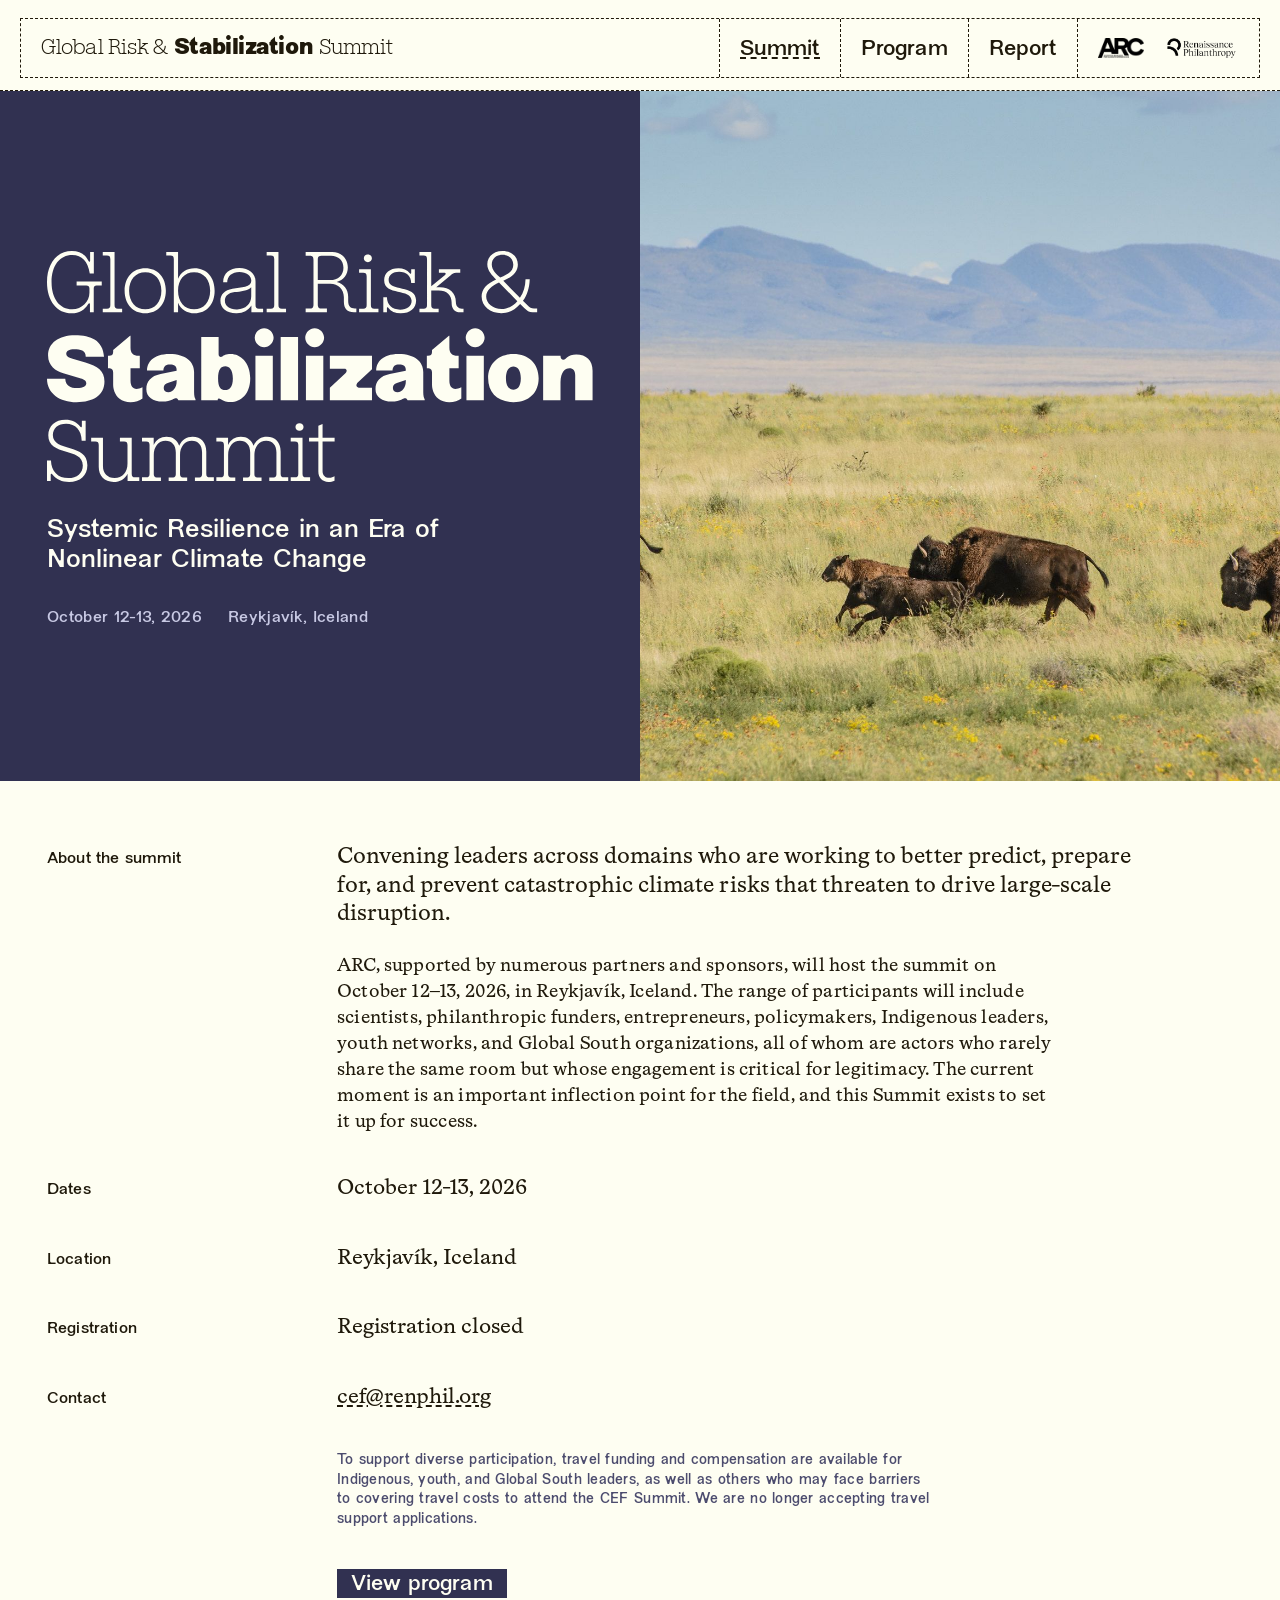
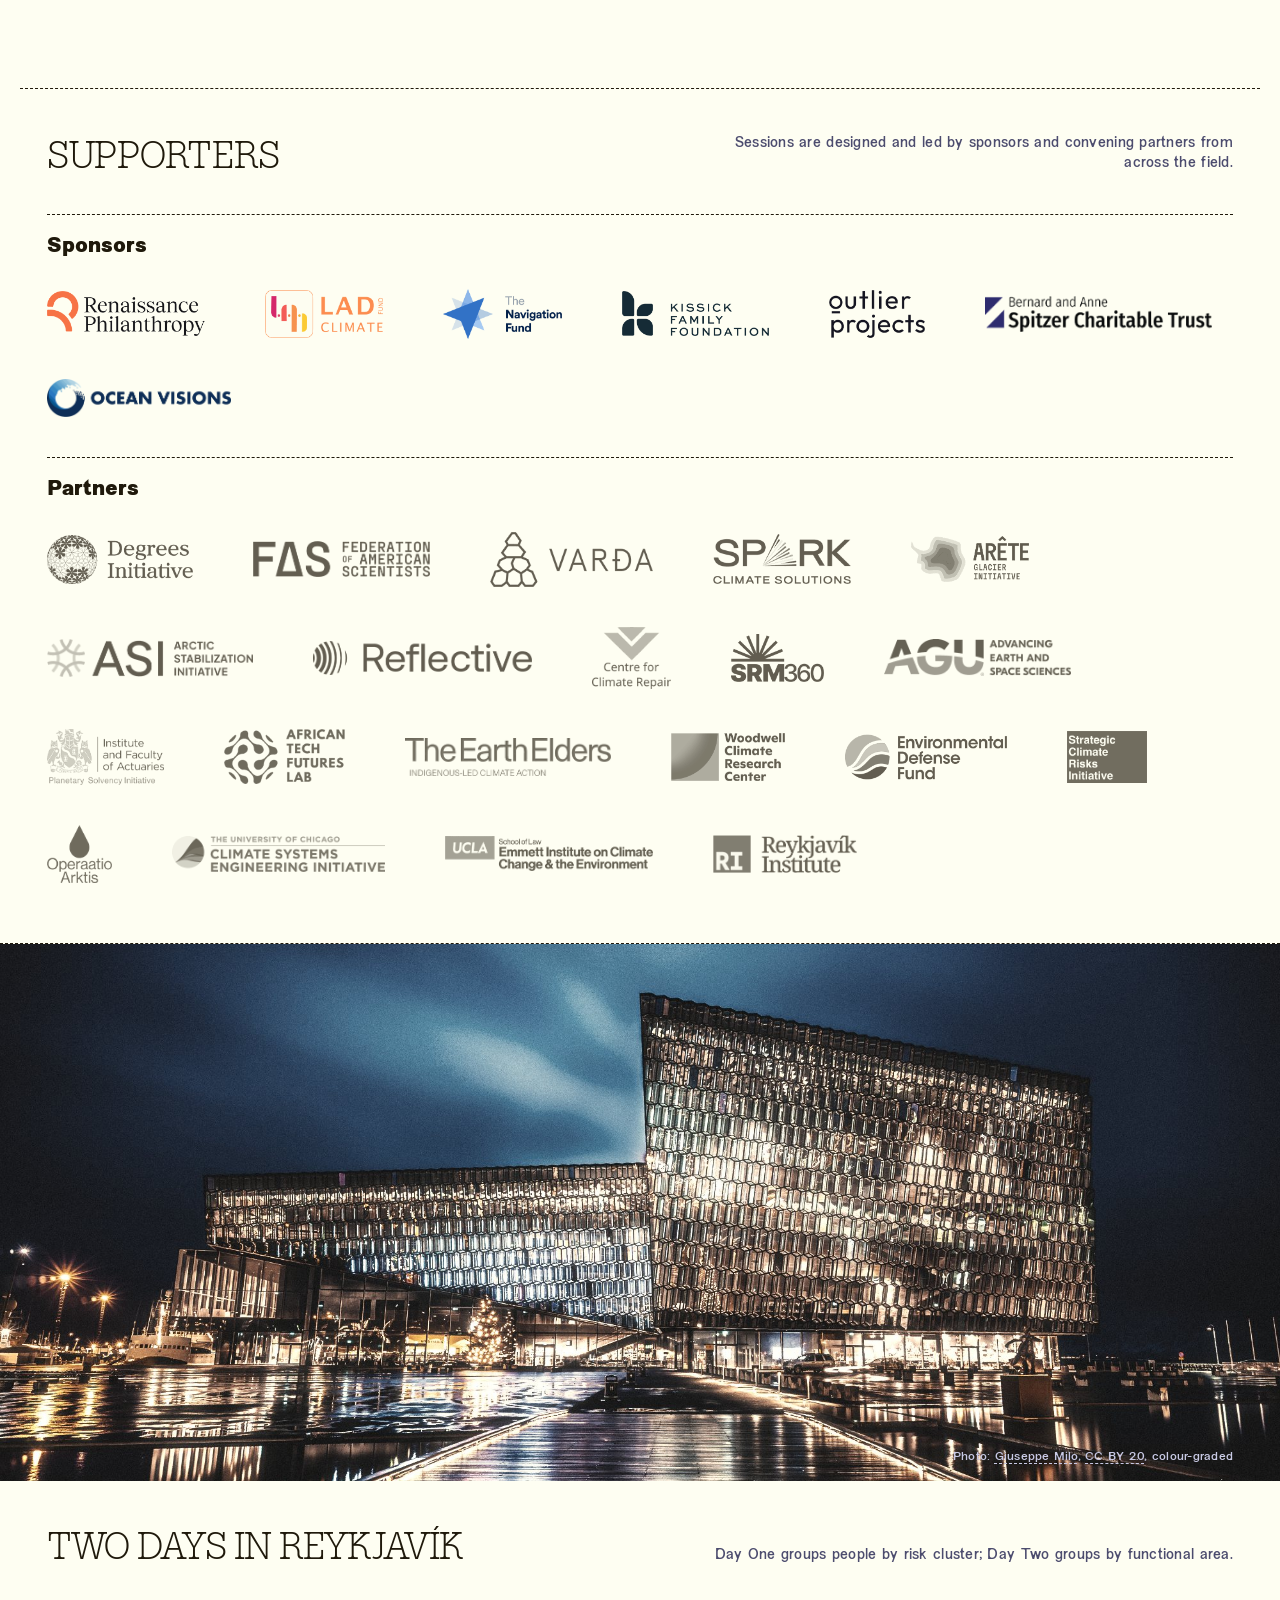
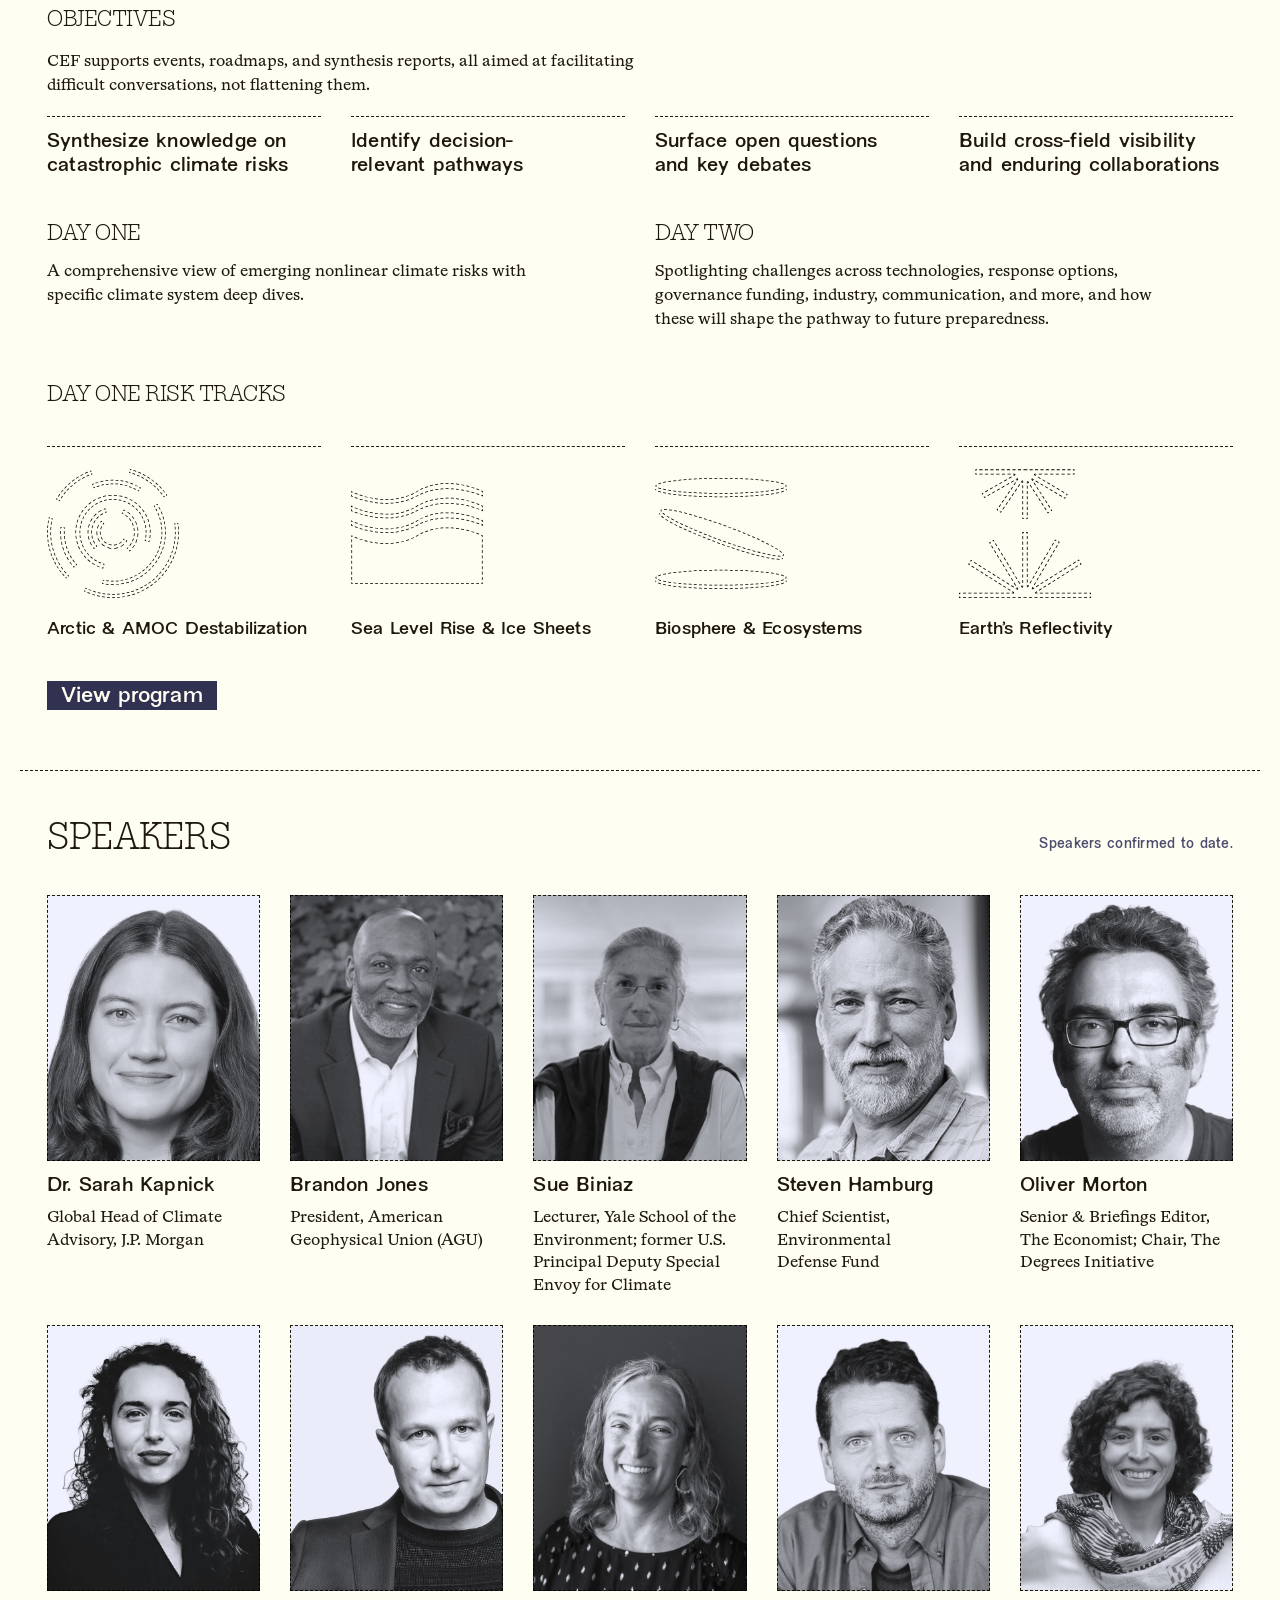
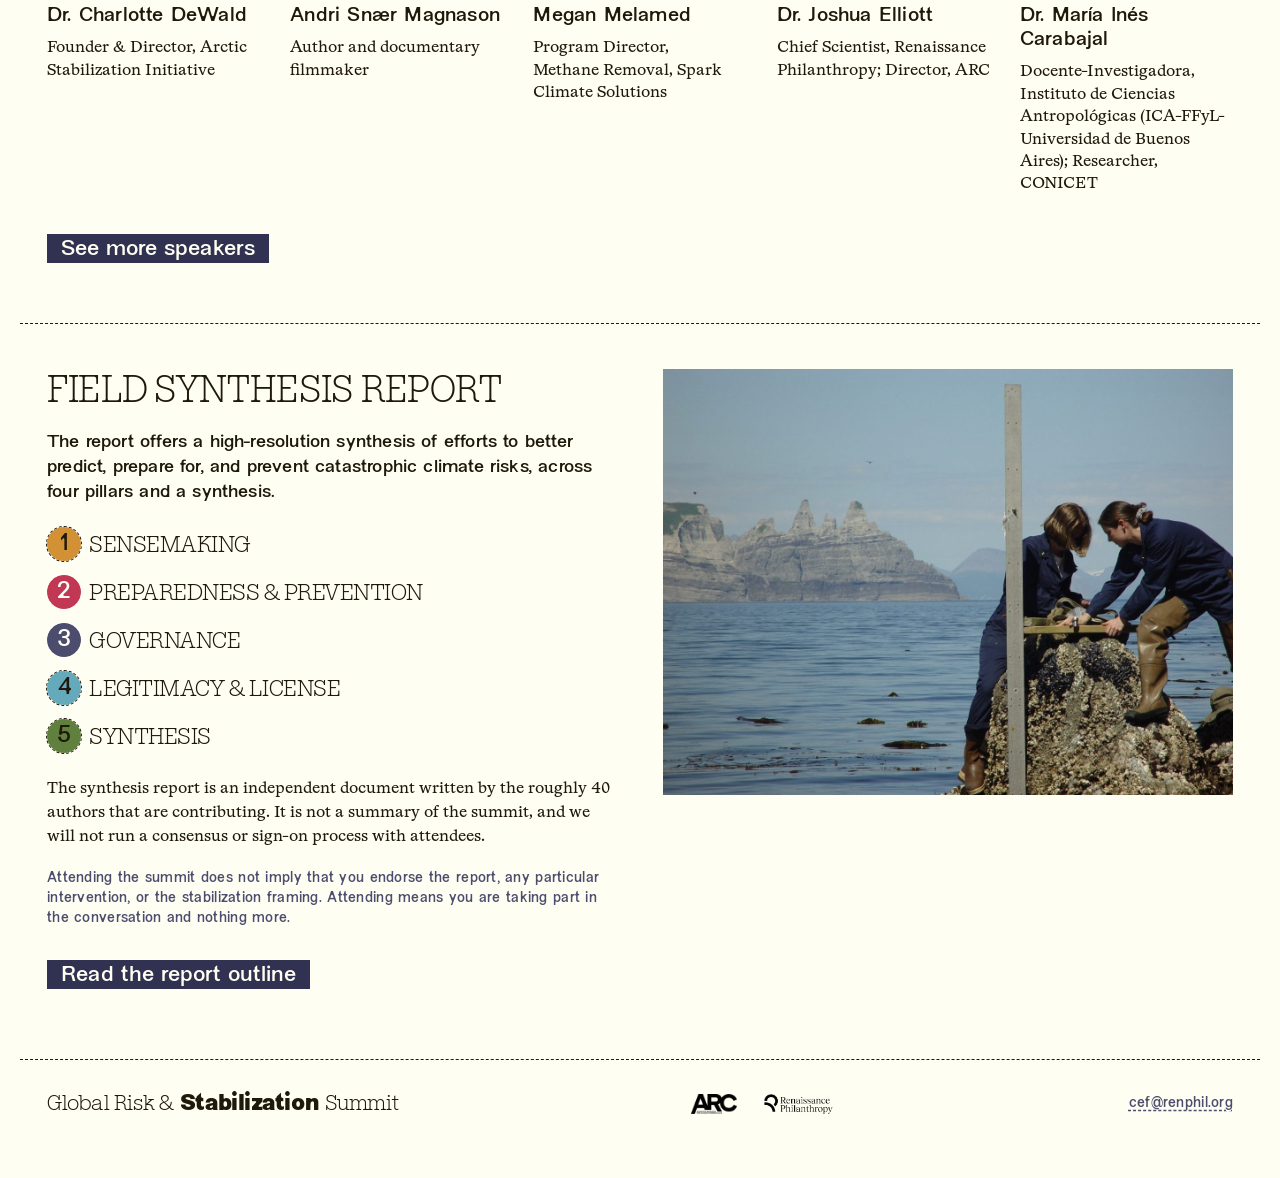
==== index.html @ 98857450 "Publish site build" ====
<!DOCTYPE html>
<html lang="en">
<head>
<meta charset="utf-8">
<meta name="viewport" content="width=device-width, initial-scale=1">
<title>The Global Risk and Stabilization Summit</title>
<meta name="description" content="Convening leaders across domains who are working to better predict, prepare for, and prevent catastrophic climate risks that threaten to drive large-scale disruption.">
<link rel="canonical" href="https://globalstabilization.org/">
<meta property="og:type" content="website">
<meta property="og:url" content="https://globalstabilization.org/">
<meta property="og:site_name" content="The Global Risk and Stabilization Summit">
<meta property="og:title" content="The Global Risk and Stabilization Summit">
<meta property="og:description" content="Convening leaders across domains who are working to better predict, prepare for, and prevent catastrophic climate risks that threaten to drive large-scale disruption.">
<meta property="og:image" content="https://globalstabilization.org/assets/images/social-card.jpg">
<meta property="og:image:width" content="1200">
<meta property="og:image:height" content="630">
<meta property="og:image:alt" content="Bison running across open grassland">
<meta name="twitter:card" content="summary_large_image">
<link rel="icon" href="/assets/favicon.ico" sizes="any">
<link rel="stylesheet" href="/styles.css">
</head>
<body>
<div class="nav-wrap"><nav class="nav">
  <a class="nav-brand" href="/"><span class="wordmark-inline"><span class="wm-light">Global Risk &amp;</span><span class="wm-bold">Stabilization</span><span class="wm-light">Summit</span></span></a>
  <div class="nav-right">
    <div class="nav-links"><a class="nav-link" href="/" aria-current="page">Summit</a><a class="nav-link" href="/program/">Program</a><a class="nav-link" href="/report/">Report</a></div>
    <div class="nav-marks">
      <a class="mark" href="https://arc.renaissancephilanthropy.org/"><img class="arc" src="/assets/logos/arc-logo-offwhite.png" alt="ARC — Advanced Research for Climate Emergencies"></a>
      <a class="mark" href="https://www.renaissancephilanthropy.org/"><img src="/assets/logos/renphil-logo-offwhite.png" alt="Renaissance Philanthropy"></a>
    </div>
  </div>
</nav></div>
<main>

<section class="hero">
  <div class="hero-left">
    <img class="wordmark-stacked" src="/assets/logos/summit-logo-offwhite-nodate.svg" alt="Global Risk &amp; Stabilization Summit">
    <div class="hero-tagline">Systemic Resilience in an Era of Nonlinear Climate Change</div>
    <div class="hero-meta"><span>October 12-13, 2026</span><span>Reykjavík, Iceland</span></div>
  </div>
  <div class="hero-photo"><img src="/assets/images/summit-hero-bison.jpg" alt="Landscape"></div>
</section>

<section class="details">
  <div class="info-row"><span class="info-label">About the summit</span><div class="info-value l">Convening leaders across domains who are working to better predict, prepare for, and prevent catastrophic climate risks that threaten to drive large-scale disruption.</div></div>
  <div class="indent" style="display:flex;flex-direction:column;gap:16px;max-width:calc(720px + var(--label-w));margin-top:-16px">
    <p class="body-serif-l">ARC, supported by numerous partners and sponsors, will host the summit on October 12–13, 2026, in Reykjavík, Iceland. The range of participants will include scientists, philanthropic funders, entrepreneurs, policymakers, Indigenous leaders, youth networks, and Global South organizations, all of whom are actors who rarely share the same room but whose engagement is critical for legitimacy. The current moment is an important inflection point for the field, and this Summit exists to set it up for success.</p>
  </div>
  <div class="info-row"><span class="info-label">Dates</span><div class="info-value">October 12-13, 2026</div></div>
  <div class="info-row"><span class="info-label">Location</span><div class="info-value">Reykjavík, Iceland</div></div>
  <div class="info-row"><span class="info-label">Registration</span><div class="info-value">Registration closed</div></div>
  <div class="info-row"><span class="info-label">Contact</span><div class="info-value"><a href="mailto:cef@renphil.org">cef@renphil.org</a></div></div>
  <p class="note-indigo indent" style="max-width:930px">To support diverse participation, travel funding and compensation are available for Indigenous, youth, and Global South leaders, as well as others who may face barriers to covering travel costs to attend the CEF Summit. We are no longer accepting travel support applications.</p>
  <div class="indent"><a class="btn" href="/program/">View program</a></div>
</section>

<section class="section" style="margin-top:70px">
  <div class="section-head">
    <h2 class="h2-display">Supporters</h2>
    <p class="section-intro">Sessions are designed and led by sponsors and convening partners from across the field.</p>
  </div>
  <div class="logo-group">
    <div class="block-head"><span class="block-label">Sponsors</span></div>
    <div class="logo-row">
    <img src="/assets/logos/sponsors/renaissance-philanthropy.png" alt="Renaissance Philanthropy" style="height:45px">
    <img src="/assets/logos/sponsors/lad-climate-fund.png" alt="LAD Climate Fund" style="height:48px">
    <img src="/assets/logos/sponsors/the-navigation-fund.png" alt="The Navigation Fund" style="height:50px">
    <img src="/assets/logos/sponsors/kissick-family-foundation.png" alt="Kissick Family Foundation" style="height:45px">
    <img src="/assets/logos/sponsors/outlier-projects.png" alt="Outlier Projects" style="height:48px">
    <img src="/assets/logos/sponsors/spitzer-charitable-trust.png" alt="Spitzer Charitable Trust" style="height:36px">
    <img src="/assets/logos/sponsors/ocean-visions.png" alt="Ocean Visions" style="height:38px">
    </div>
  </div>
  <div class="logo-group">
    <div class="block-head"><span class="block-label">Partners</span></div>
    <div class="logo-row">
    <img src="/assets/logos/partners/degrees-initiative.png" alt="The Degrees Initiative" style="height:49px">
    <img src="/assets/logos/partners/federation-of-american-scientists.png" alt="Federation of American Scientists (FAS)" style="height:36px">
    <img src="/assets/logos/partners/varda.png" alt="Varða" style="height:55px">
    <img src="/assets/logos/partners/spark-climate-solutions.png" alt="Spark Climate Solutions" style="height:50px">
    <img src="/assets/logos/partners/arete-glacier-initiative.png" alt="Arête Glacier Initiative" style="height:46px">
    <img src="/assets/logos/partners/arctic-stabilization-initiative.png" alt="Arctic Stabilization Initiative (ASI)" style="height:38px">
    <img src="/assets/logos/partners/reflective.png" alt="Reflective" style="height:34px">
    <img src="/assets/logos/partners/centre-for-climate-repair.png" alt="Centre for Climate Repair" style="height:62px">
    <img src="/assets/logos/partners/srm360.png" alt="SRM360" style="height:48px">
    <img src="/assets/logos/partners/agu.png" alt="American Geophysical Union (AGU)" style="height:37px">
    <img src="/assets/logos/partners/institute-and-faculty-of-actuaries.png" alt="Institute and Faculty of Actuaries (IFoA)" style="height:56px">
    <img src="/assets/logos/partners/african-tech-futures-lab.png" alt="African Tech Futures Lab" style="height:55px">
    <img src="/assets/logos/partners/the-earth-elders.png" alt="The Earth Elders" style="height:38px">
    <img src="/assets/logos/partners/woodwell-climate-research-center.png" alt="Woodwell Climate Research Center" style="height:48px">
    <img src="/assets/logos/partners/environmental-defense-fund.png" alt="Environmental Defense Fund (EDF)" style="height:46px">
    <img src="/assets/logos/partners/strategic-climate-risks-initiative.png" alt="Strategic Climate Risks Initiative (SCRI)" style="height:52px">
    <img src="/assets/logos/partners/operaatio-arktis.png" alt="Operaatio Arktis" style="height:58px">
    <img src="/assets/logos/partners/uchicago-climate-systems-engineering-initiative.png" alt="Climate Systems Engineering initiative, University of Chicago" style="height:36px">
    <img src="/assets/logos/partners/ucla-emmett-institute.png" alt="Emmett Institute on Climate Change and the Environment, UCLA School of Law" style="height:35px">
    <img src="/assets/logos/partners/reykjavik-institute.png" alt="Reykjavík Institute" style="height:38px">
    </div>
  </div>
</section>

<figure class="photo-band" data-rotate>
  <div class="photo-band-slide active">
    <img src="/assets/images/reykjavik-waterfront.jpg" alt="Reykjavík waterfront" loading="lazy" style="object-position:50% 17%">
    <p class="photo-credit">Photo: <a href="https://commons.wikimedia.org/wiki/File:*Das_Opern-_und_Konzerthaus_in_Reykjavik._03.jpg">Holger Uwe Schmitt</a>, <a href="https://creativecommons.org/licenses/by-sa/4.0/">CC BY-SA 4.0</a>, colour-graded</p>
  </div>
  <div class="photo-band-slide">
    <img src="/assets/images/harbour-lighthouse.jpg" alt="Reykjavík harbour lighthouse with snow-capped mountains" loading="lazy" style="object-position:50% min(0px, max(20px - 15.04vw, clamp(294px, 42vw, 588px) - 66.67vw))">
    <p class="photo-credit">Photo: <a href="https://commons.wikimedia.org/wiki/File:Island_2017_008-0_(36173772433).jpg">Markus Trienke</a>, <a href="https://creativecommons.org/licenses/by-sa/2.0/">CC BY-SA 2.0</a>, colour-graded</p>
  </div>
  <div class="photo-band-slide">
    <img src="/assets/images/esja-across-the-bay.jpg" alt="Mount Esja across the bay from Reykjavík" loading="lazy" style="object-position:50% 55%">
    <p class="photo-credit">Photo: <a href="https://commons.wikimedia.org/wiki/File:View_of_Esja_from_Faxa_Bay,_Iceland,_20230507_1052_5661.jpg">Jakub Hałun</a>, <a href="https://creativecommons.org/licenses/by-sa/4.0/">CC BY-SA 4.0</a>, colour-graded</p>
  </div>
  <div class="photo-band-slide">
    <img src="/assets/images/waterfront-night.jpg" alt="Reykjavík waterfront at night" loading="lazy" style="object-position:50% 26%">
    <p class="photo-credit">Photo: <a href="https://www.flickr.com/photos/87690240@N03/23767691300">Giuseppe Milo</a>, <a href="https://creativecommons.org/licenses/by/2.0/">CC BY 2.0</a>, colour-graded</p>
  </div>
</figure>

<section class="section">
  <div class="section-head">
    <h2 class="h2-display">Two days in Reykjavík</h2>
    <p class="section-intro">Day One groups people by risk cluster; Day Two groups by functional area.</p>
  </div>
  <div class="objectives">
    <h3 class="day-col-head">Objectives</h3>
    <p class="body-serif objectives-intro">CEF supports events, roadmaps, and synthesis reports, all aimed at facilitating difficult conversations, not flattening them.</p>
    <ul class="objective-list"><li>Synthesize knowledge on catastrophic climate risks</li><li>Identify decision-relevant pathways</li><li>Surface open questions and key debates</li><li>Build cross-field visibility and enduring collaborations</li></ul>
  </div>
  <div class="days-cols">
    <div class="day-col">
      <h3 class="day-col-head">Day One</h3>
      <p class="body-serif">A comprehensive view of emerging nonlinear climate risks with specific climate system deep dives.</p>
    </div>
    <div class="day-col">
      <h3 class="day-col-head">Day Two</h3>
      <p class="body-serif">Spotlighting challenges across technologies, response options, governance funding, industry, communication, and more, and how these will shape the pathway to future preparedness.</p>
    </div>
  </div>
  <h3 class="day-col-head" style="margin-top:10px">Day One risk tracks</h3>
  <div class="clusters">
    <div class="cluster-pair">
      <div class="cluster"><img src="/assets/icons/risk-clusters/arctic-destabilization-offblack.svg" alt=""><span>Arctic &amp; AMOC Destabilization</span></div>
      <div class="cluster"><img src="/assets/icons/risk-clusters/sea-level-rise-offblack.svg" alt=""><span>Sea Level Rise &amp; Ice Sheets</span></div>
    </div>
    <div class="cluster-pair">
      <div class="cluster"><img src="/assets/icons/risk-clusters/biosphere-offblack.svg" alt=""><span>Biosphere &amp; Ecosystems</span></div>
      <div class="cluster"><img src="/assets/icons/risk-clusters/declining-reflectivity-offblack.svg" alt=""><span>Earth’s Reflectivity</span></div>
    </div>
  </div>
  <div><a class="btn" href="/program/">View program</a></div>
</section>

<section class="section">
  <div class="section-head">
    <h2 class="h2-display">Speakers</h2>
    <p class="section-intro">Speakers confirmed to date.</p>
  </div>
  <div class="speakers featured">
    <div class="speaker" id="speaker-sarah-kapnick">
      <div class="sp-photo"><img src="/assets/speakers/sarah-kapnick.jpg" alt="Dr. Sarah Kapnick"></div>
      <span class="sp-name">Dr. Sarah Kapnick</span>
      <span class="sp-title">Global Head of Climate Advisory, J.P. Morgan</span>
    </div>
    <div class="speaker" id="speaker-brandon-jones">
      <div class="sp-photo"><img src="/assets/speakers/brandon-jones.jpg" alt="Brandon Jones"></div>
      <span class="sp-name">Brandon Jones</span>
      <span class="sp-title">President, American Geophysical Union (AGU)</span>
    </div>
    <div class="speaker" id="speaker-sue-biniaz">
      <div class="sp-photo"><img src="/assets/speakers/sue-biniaz.jpg" alt="Sue Biniaz"></div>
      <span class="sp-name">Sue Biniaz</span>
      <span class="sp-title">Lecturer, Yale School of the Environment; former U.S. Principal Deputy Special Envoy for Climate</span>
    </div>
    <div class="speaker" id="speaker-steven-hamburg">
      <div class="sp-photo"><img src="/assets/speakers/steven-hamburg.jpg" alt="Steven Hamburg"></div>
      <span class="sp-name">Steven Hamburg</span>
      <span class="sp-title">Chief Scientist, Environmental Defense Fund</span>
    </div>
    <div class="speaker" id="speaker-oliver-morton">
      <div class="sp-photo"><img src="/assets/speakers/oliver-morton.jpg" alt="Oliver Morton"></div>
      <span class="sp-name">Oliver Morton</span>
      <span class="sp-title">Senior &amp; Briefings Editor, The Economist; Chair, The Degrees Initiative</span>
    </div>
    <div class="speaker" id="speaker-charlotte-dewald">
      <div class="sp-photo"><img src="/assets/speakers/charlotte-dewald.jpg" alt="Dr. Charlotte DeWald"></div>
      <span class="sp-name">Dr. Charlotte DeWald</span>
      <span class="sp-title">Founder &amp; Director, Arctic Stabilization Initiative</span>
    </div>
    <div class="speaker" id="speaker-andri-snaer-magnason">
      <div class="sp-photo"><img src="/assets/speakers/andri-snaer-magnason.jpg" alt="Andri Snær Magnason"></div>
      <span class="sp-name">Andri Snær Magnason</span>
      <span class="sp-title">Author and documentary filmmaker</span>
    </div>
    <div class="speaker" id="speaker-megan-melamed">
      <div class="sp-photo"><img src="/assets/speakers/megan-melamed.jpg" alt="Megan Melamed"></div>
      <span class="sp-name">Megan Melamed</span>
      <span class="sp-title">Program Director, Methane Removal, Spark Climate Solutions</span>
    </div>
    <div class="speaker" id="speaker-joshua-elliott">
      <div class="sp-photo"><img src="/assets/speakers/joshua-elliott.jpg" alt="Dr. Joshua Elliott"></div>
      <span class="sp-name">Dr. Joshua Elliott</span>
      <span class="sp-title">Chief Scientist, Renaissance Philanthropy; Director, ARC</span>
    </div>
    <div class="speaker" id="speaker-maria-ines-carabajal">
      <div class="sp-photo"><img src="/assets/speakers/maria-ines-carabajal.jpg" alt="Dr. María Inés Carabajal"></div>
      <span class="sp-name">Dr. María Inés Carabajal</span>
      <span class="sp-title">Docente-Investigadora, Instituto de Ciencias Antropológicas (ICA-FFyL-Universidad de Buenos Aires); Researcher, CONICET</span>
    </div>
    <div class="speaker" id="speaker-laurie-laybourn">
      <div class="sp-photo"><img src="/assets/speakers/laurie-laybourn.jpg" alt="Laurie Laybourn"></div>
      <span class="sp-name">Laurie Laybourn</span>
      <span class="sp-title">Executive Director, Strategic Climate Risks Initiative</span>
    </div>
    <div class="speaker" id="speaker-regina-r-rodrigues">
      <div class="sp-photo"><img src="/assets/speakers/regina-r-rodrigues.jpg" alt="Regina R. Rodrigues"></div>
      <span class="sp-name">Regina R. Rodrigues</span>
      <span class="sp-title">Professor, Federal University of Santa Catarina</span>
    </div></div>
  <div><a class="btn" href="/program/#speakers">See more speakers</a></div>
</section>


<section class="report-teaser">
  <div class="report-teaser-left">
    <h2 class="h2-display">Field Synthesis Report</h2>
    <p class="lede">The report offers a high-resolution synthesis of efforts to better predict, prepare for, and prevent catastrophic climate risks, across four pillars and a synthesis.</p>
    <div class="chapter-list"><div class="chapter-marker"><span class="chapter-dot c1">1</span><span class="chapter-title">Sensemaking</span></div><div class="chapter-marker"><span class="chapter-dot c2">2</span><span class="chapter-title">Preparedness &amp; Prevention</span></div><div class="chapter-marker"><span class="chapter-dot c3">3</span><span class="chapter-title">Governance</span></div><div class="chapter-marker"><span class="chapter-dot c4">4</span><span class="chapter-title">Legitimacy &amp; License</span></div><div class="chapter-marker"><span class="chapter-dot c5">5</span><span class="chapter-title">Synthesis</span></div></div>
    <p class="body-serif">The synthesis report is an independent document written by the roughly 40 authors that are contributing. It is not a summary of the summit, and we will not run a consensus or sign-on process with attendees.</p>
    <p class="note-indigo">Attending the summit does not imply that you endorse the report, any particular intervention, or the stabilization framing. Attending means you are taking part in the conversation and nothing more.</p>
    <div style="margin-top:10px"><a class="btn" href="/report/">Read the report outline</a></div>
  </div>
  <div class="report-teaser-img"><img src="/assets/images/report-hero-duotone.jpg" alt=""></div>
</section>
</main>
<footer>
  <a class="footer-brand" href="/"><span class="wordmark-inline"><span class="wm-light">Global Risk &amp;</span><span class="wm-bold">Stabilization</span><span class="wm-light">Summit</span></span></a>
  <div class="marks">
    <a class="mark" href="https://arc.renaissancephilanthropy.org/"><img class="arc" src="/assets/logos/arc-logo-offwhite.png" alt="ARC — Advanced Research for Climate Emergencies"></a>
    <a class="mark" href="https://www.renaissancephilanthropy.org/"><img src="/assets/logos/renphil-logo-offwhite.png" alt="Renaissance Philanthropy"></a>
  </div>
  <a href="mailto:cef@renphil.org">cef@renphil.org</a>
</footer>
<script src="/site.js"></script>
</body>
</html>
---- styles.css ----
/* Global Risk & Stabilization Summit — site styles.
   Tokens transcribed from reference/_ds tokens; components from the DS bundle + README spec. */

@font-face{font-family:"Dirk";src:url(/assets/fonts/Dirk-Light.woff2) format("woff2");font-weight:300;font-style:normal;font-display:swap}
@font-face{font-family:"NewEdge 666";src:url(/assets/fonts/NewEdge666-RegularRounded.woff2) format("woff2");font-weight:400;font-style:normal;font-display:swap}
@font-face{font-family:"NewEdge 666";src:url(/assets/fonts/NewEdge666-UltraBoldRounded.woff2) format("woff2");font-weight:800;font-style:normal;font-display:swap}
@font-face{font-family:"OT Scholar";src:url(/assets/fonts/OTScholar-Book.woff2) format("woff2");font-weight:400;font-style:normal;font-display:swap}
@font-face{font-family:"OT Scholar";src:url(/assets/fonts/OTScholar-BookItalic.woff2) format("woff2");font-weight:400;font-style:italic;font-display:swap}

:root{
  --time-col:72px;
  --offwhite:#FEFEF2;--offblack:#1F190B;--indigo:#4C4C6E;--highlight:#313151;
  --indigo-900:#313151;--indigo-400:#C8C9E4;--indigo-300:#E4E5F6;--indigo-200:#EFF2FE;--indigo-500:#ABADCF;
  --green:#60803E;--olive:#BAA11E;--raspberry:#C23753;--ochre:#D39135;--teal:#65AABB;--yellow:#FFBB00;
  --chapter-1:var(--ochre);--chapter-2:var(--raspberry);--chapter-3:var(--indigo);--chapter-4:var(--teal);--chapter-5:var(--green);
  --confidence-high:var(--green);--confidence-medium:var(--olive);--confidence-low:var(--raspberry);--confidence-absent:var(--offwhite);
  --font-display:"Dirk",Georgia,serif;
  --font-headline:"NewEdge 666","Helvetica Neue",Arial,sans-serif;
  --font-body-serif:"OT Scholar",Georgia,serif;
  --ease:cubic-bezier(.2,.7,.2,1);--dur:160ms;
  --label-w:290px;
}
@media(max-width:1000px){:root{--label-w:200px}}
@media(max-width:700px){:root{--label-w:110px;--time-col:62px}}

*{box-sizing:border-box}
html,body{margin:0;padding:0;background:var(--offwhite);color:var(--offblack)}
/* below 320px (the smallest common phone) the page scrolls sideways rather than squeezing the nav and program */
body{min-width:320px}
body{overflow-x:clip;font-family:var(--font-body-serif)}
img{display:block;max-width:100%}
.hero>*,.report-teaser>*,.page-head>*,.report-head>*,.days-cols>*{min-width:0}
a{color:var(--offblack);text-decoration:underline;text-decoration-style:dashed;text-underline-offset:3px;transition:color var(--dur) var(--ease)}
a:hover{color:var(--highlight)}
h1,h2,p{margin:0}

/* ---------- Nav ---------- */
.nav-wrap{position:sticky;top:0;z-index:20;background:var(--offwhite);padding:18px 20px 12px;border-bottom:1px dashed var(--offblack)}
.nav{height:60px;border:1px dashed var(--offblack);display:flex;align-items:stretch;justify-content:space-between}
.nav-brand{display:flex;align-items:center;padding:0 20px;text-decoration:none}
.nav-brand:hover{color:var(--offblack)}
.wordmark-inline{display:inline-flex;align-items:baseline;gap:.3em;white-space:nowrap;font-size:22px;line-height:1;color:var(--offblack)}
.wordmark-inline .wm-light{font-family:var(--font-display);font-weight:300;letter-spacing:-0.02em}
.wordmark-inline .wm-bold{font-family:var(--font-headline);font-weight:800;letter-spacing:-0.02em}
.nav-right{display:flex;align-items:stretch}
.nav-links{display:flex;align-items:stretch}
.nav-link{display:flex;align-items:center;padding:7px 20px 4px;border-left:1px dashed var(--offblack);font-family:var(--font-headline);font-size:22px;line-height:1;text-decoration:none;transition:background-color var(--dur) var(--ease),color var(--dur) var(--ease)}
.nav-link[aria-current="page"]{text-decoration:underline;text-decoration-style:dashed;text-underline-offset:3px}
.nav-link:hover{background:var(--offblack);color:var(--offwhite)}
.nav-marks{display:flex;align-items:center;gap:20px;padding:0 20px;border-left:1px dashed var(--offblack)}
.nav-marks img{height:28px;width:auto;flex-shrink:0;filter:brightness(0)}
.nav-marks img.arc{height:20px}
/* Breakpoints follow the measured widths (wordmark ~390px, links ~360px at 22px, logos ~180px), so nothing is squeezed or pushed off the edge:
   logos go first, then the links shrink, then the wordmark goes and the links fill the bar */
.nav-brand,.nav-link,.nav-marks{flex-shrink:0}
@media(max-width:980px){.nav-marks{display:none}}
@media(max-width:820px){.nav-link{padding:7px 14px 4px;font-size:18px}}
@media(max-width:720px){
  .nav-brand{display:none}
  .nav-right{width:100%}
  .nav-links{flex:1}
  .nav-link{flex:1 1 0;justify-content:center}
  .nav-links .nav-link:first-child{border-left:none}
}

/* ---------- Buttons ---------- */
.btn{display:inline-flex;align-items:center;justify-content:center;padding:5px 14px 2px;font-family:var(--font-headline);font-weight:400;font-size:22px;line-height:1;white-space:nowrap;text-decoration:none;cursor:pointer;border:0;background:var(--highlight);color:var(--offwhite);transition:background-color var(--dur) var(--ease),color var(--dur) var(--ease)}
.btn:hover{background:var(--offblack);color:var(--offwhite)}
.btn-disabled,.btn-disabled:hover{background:var(--indigo-500);color:var(--offwhite);cursor:not-allowed}
/* the longer "(coming soon)" label wraps on narrow screens instead of overflowing */
.btn-disabled{white-space:normal;max-width:100%;text-align:center;line-height:1.15}

/* ---------- Shared section chrome ---------- */
.section{margin:0 20px;border-top:1px dashed var(--offblack);padding:45px 27px 60px;display:flex;flex-direction:column;gap:40px}
.h2-display{font-family:var(--font-display);font-weight:300;font-size:39px;line-height:1;letter-spacing:-0.02em;text-transform:uppercase}
.h1-display{font-family:var(--font-display);font-weight:300;font-size:clamp(36px,11vw,54px);line-height:1;letter-spacing:-0.02em;text-transform:uppercase}
.section-head{display:flex;gap:30px;align-items:flex-end;justify-content:space-between}
.section-head>:first-child{flex-shrink:0}
/* wide screens: the intro sits beside the heading, right-aligned; 760px and below they stack, left-aligned */
.section-intro{flex:0 1 520px;min-width:0;max-width:520px;text-align:right;font-family:var(--font-headline);font-size:14px;line-height:1.4;letter-spacing:0.02em;color:var(--indigo);text-wrap:pretty}
.lede{font-family:var(--font-headline);font-size:18px;line-height:1.4;letter-spacing:0.01em;text-wrap:pretty}
.note-indigo{font-family:var(--font-headline);font-size:14px;line-height:1.4;letter-spacing:0.02em;color:var(--indigo);text-wrap:pretty}
.body-serif{font-family:var(--font-body-serif);font-size:16px;line-height:1.5;text-wrap:pretty}
.body-serif-l{font-family:var(--font-body-serif);font-size:18px;line-height:1.45;letter-spacing:0.01em;text-wrap:pretty}

/* ---------- Summit hero ---------- */
.hero{display:grid;grid-template-columns:repeat(auto-fit,minmax(340px,1fr));align-items:stretch;min-height:690px;background:var(--highlight)}
.hero-left{padding:56px 47px 50px;display:flex;flex-direction:column;gap:34px;justify-content:center}
.hero-left .wordmark-stacked{width:100%;max-width:560px;height:auto}
.hero-tagline{font-family:var(--font-headline);font-size:26px;line-height:1.15;color:var(--offwhite);max-width:460px;text-wrap:pretty}
.hero-meta{display:flex;gap:26px;flex-wrap:wrap;font-family:var(--font-headline);font-size:16px;line-height:1.1;color:var(--indigo-400);letter-spacing:0.02em}
.hero-photo{min-height:520px;position:relative;overflow:hidden}
.hero-photo img{position:absolute;inset:0;width:100%;height:100%;object-fit:cover}

/* ---------- InfoRow ---------- */
.details{padding:60px 47px 20px;max-width:1180px;display:flex;flex-direction:column;gap:40px}
.info-row{display:flex;align-items:baseline}
.info-label{width:var(--label-w);flex-shrink:0;font-family:var(--font-headline);font-size:16px;line-height:1.4;letter-spacing:0.01em}
.info-value{flex:1;font-family:var(--font-body-serif);font-size:21px;line-height:1.3}
.info-value.l{font-size:22px}
.indent{padding-left:var(--label-w)}

/* ---------- Two days / cluster icons ---------- */
.days-cols{display:grid;grid-template-columns:repeat(auto-fit,minmax(min(100%,340px),1fr));gap:30px}
.day-col{display:flex;flex-direction:column;gap:13px}
.day-col p{max-width:520px}
.day-col-head{margin:0;font-family:var(--font-display);font-weight:300;font-size:24px;line-height:1.1;letter-spacing:-0.02em;text-transform:uppercase}
.clusters{display:grid;grid-template-columns:repeat(auto-fit,minmax(min(100%,400px),1fr));gap:30px}
.cluster-pair{display:grid;grid-template-columns:repeat(2,minmax(0,1fr));gap:30px}
.cluster{display:flex;flex-direction:column;gap:20px;border-top:1px dashed var(--offblack);padding-top:20px}
.cluster img{width:132px;height:132px;object-fit:contain}
.cluster span{font-family:var(--font-headline);font-size:18px;line-height:1.2;letter-spacing:0.01em}

/* ---------- Speakers ---------- */
.speakers{display:grid;grid-template-columns:repeat(auto-fill,minmax(min(100%,200px),1fr));gap:30px}
.speakers.featured{grid-template-columns:repeat(5,1fr)}
.speakers.featured .speaker:nth-child(n+11){display:none}
@media(min-width:1380px){.speakers.featured{grid-template-columns:repeat(6,1fr)}.speakers.featured .speaker:nth-child(n+11){display:flex}.speakers.featured .speaker:nth-child(n+13){display:none}}
@media(max-width:1159px){.speakers.featured{grid-template-columns:repeat(4,1fr)}.speakers.featured .speaker:nth-child(n+9){display:none}}
/* never fewer than 8: three columns show three full rows (9), phones show four rows of two (8) */
@media(max-width:899px){.speakers.featured{grid-template-columns:repeat(3,1fr)}.speakers.featured .speaker:nth-child(n+9){display:flex}.speakers.featured .speaker:nth-child(n+10){display:none}}
@media(max-width:659px){.speakers.featured{grid-template-columns:repeat(2,1fr);gap:24px 16px}.speakers.featured .speaker:nth-child(n+9){display:none}}
.speaker{display:flex;flex-direction:column;gap:6px}
/* speaker cards are link targets from the program; clear the sticky nav and mark the one arrived at */
.speaker,.speaker-list div{scroll-margin-top:110px}
.speaker:target .sp-photo{outline:2px solid var(--highlight);outline-offset:-2px}
.speaker-list div:target .sp-name{text-decoration:underline;text-decoration-style:dashed;text-underline-offset:3px}
.session-speakers a{color:inherit}
.session-speakers a:hover{color:var(--highlight)}
.sp-photo{background:var(--indigo-200);margin-bottom:8px;line-height:0;outline:1px dashed var(--offblack);outline-offset:-1px}
.speaker img{width:100%;aspect-ratio:4/5;object-fit:cover;filter:grayscale(1);mix-blend-mode:multiply}
.speaker .sp-name{font-family:var(--font-headline);font-size:20px;line-height:1.2;letter-spacing:0.01em}
.speaker .sp-title{font-family:var(--font-body-serif);font-size:16px;line-height:1.4;text-wrap:pretty}

/* ---------- Photo band ---------- */
.photo-band{margin:0;border-top:1px dashed var(--offblack);position:relative}
.photo-band-slide{display:none}
.photo-band-slide.active{display:block}
.photo-band img{display:block;width:100%;height:clamp(294px,42vw,588px);object-fit:cover}
.photo-band .photo-credit{margin:0;position:absolute;right:47px;bottom:16px;text-align:right;font-family:var(--font-headline);font-size:12px;line-height:1.3;letter-spacing:0.02em;color:var(--indigo-400)}
.photo-band .photo-credit a{color:inherit}
.photo-band + .section{border-top:none}

/* ---------- Objectives (top of "Two days in Reykjavík", above Day One / Day Two) ---------- */
.objectives{display:flex;flex-direction:column;gap:16px}
.objectives-intro{max-width:640px}
.objective-list{list-style:none;margin:4px 0 0;padding:0;display:grid;grid-template-columns:repeat(4,minmax(0,1fr));gap:20px 30px}
.objective-list li{border-top:1px dashed var(--offblack);padding-top:14px;font-family:var(--font-headline);font-size:20px;line-height:1.2;letter-spacing:0.01em;text-wrap:balance}
/* four items: one row of four, two by two, then a single column, so no row is left part-filled */
@media(max-width:760px){.section-head{flex-direction:column;align-items:flex-start;justify-content:flex-start;gap:10px}.section-intro{flex:none;text-align:left}}
@media(max-width:1000px){.objective-list{grid-template-columns:repeat(2,minmax(0,1fr))}}
@media(max-width:560px){.objective-list{grid-template-columns:1fr;gap:0}.objective-list li{padding-block:12px;font-size:18px}}

/* ---------- Partners ---------- */
.logo-row{display:flex;flex-wrap:wrap;gap:40px 60px;align-items:center}
.logo-row img{height:44px;width:auto;mix-blend-mode:multiply}
.logo-group{display:flex;flex-direction:column;gap:30px}
.logo-group .block-head{padding-bottom:0}

/* ---------- Report teaser ---------- */
.report-teaser{margin:0 20px;border-top:1px dashed var(--offblack);padding:45px 27px 70px;display:grid;grid-template-columns:repeat(auto-fit,minmax(300px,1fr));gap:45px;align-items:start}
.report-teaser-left{display:flex;flex-direction:column;gap:22px}
.chapter-list{display:flex;flex-direction:column;gap:14px}
.report-teaser-img{min-height:360px;overflow:hidden}
.report-teaser-img img{width:100%;height:100%;min-height:360px;object-fit:cover}

/* ---------- ChapterMarker ---------- */
.chapter-marker{display:flex;align-items:center;gap:8px}
.chapter-dot{width:34px;height:34px;border-radius:50%;display:grid;place-items:center;font-family:var(--font-headline);font-size:22.5px;line-height:1;flex-shrink:0;padding-top:2px;outline:0.5px dashed var(--offblack);outline-offset:-0.5px}
.chapter-dot.c1{background:var(--chapter-1);color:var(--offblack)}
.chapter-dot.c2{background:var(--chapter-2);color:var(--offwhite);outline-color:var(--offwhite)}
.chapter-dot.c3{background:var(--chapter-3);color:var(--offwhite);outline-color:var(--offwhite)}
.chapter-dot.c4{background:var(--chapter-4);color:var(--offblack)}
.chapter-dot.c5{background:var(--chapter-5);color:var(--offblack)}
.chapter-title{font-family:var(--font-display);font-weight:300;font-size:24px;line-height:1;letter-spacing:-0.02em;text-transform:uppercase;text-wrap:balance}

/* ---------- Program page ---------- */
.program{padding:50px 47px 90px;display:flex;flex-direction:column;gap:50px;max-width:1120px}
.page-head{display:grid;grid-template-columns:repeat(auto-fit,minmax(300px,1fr));gap:40px;align-items:end}
/* Pull the first day up so the header's space sits above the time switch rather than below it */
.page-head:has(.time-format:not([hidden])){margin-bottom:-30px}
.day{display:flex;flex-direction:column;border-top:1px solid var(--offblack)}
.day-head{display:flex;flex-wrap:wrap;gap:20px;align-items:baseline;justify-content:space-between;padding:18px 0 22px}
.day-title{font-family:var(--font-display);font-weight:300;font-size:24px;line-height:1.1;text-transform:uppercase}
.day-date{font-family:var(--font-headline);font-size:16px;letter-spacing:0.02em;color:var(--indigo)}
.break-row{display:grid;grid-template-columns:var(--time-col) minmax(0,1fr);gap:20px;padding:14px 0;border-top:1px dashed var(--offblack);background:var(--indigo-200)}
.break-row .break-label{font-family:var(--font-headline);font-size:16px;line-height:1;letter-spacing:0.02em;padding-top:3px}
.break-row .break-time{padding-top:3px;line-height:1}
.block-head{display:flex;flex-wrap:wrap;gap:6px 16px;align-items:baseline;justify-content:space-between;padding:22px 0 12px;border-top:1px dashed var(--offblack)}
.block-label{font-family:var(--font-headline);font-weight:800;font-size:20px;line-height:1.1}
.block-note{font-family:var(--font-headline);font-size:14px;letter-spacing:0.02em;color:var(--indigo);text-align:right;max-width:520px}
.session{border-top:1px dashed var(--offblack)}
.session-toggle{all:unset;box-sizing:border-box;width:100%;display:grid;grid-template-columns:var(--time-col) minmax(0,1fr) 24px;gap:20px;align-items:baseline;padding:14px 0;cursor:pointer}
/* titles, times and organizers can be selected and copied; a drag-select doesn't toggle the session (see site.js) */
.session-toggle,.session-toggle *{-webkit-user-select:text;user-select:text}
/* Times sit in the left column where session codes used to be; one column width for sessions, breaks and block heads */
.session-time,.break-time,.block-time{font-family:var(--font-headline);font-weight:400;font-size:16px;line-height:1.3;letter-spacing:0.02em;color:var(--offblack);white-space:normal;text-align:left;padding-left:10px;font-variant-numeric:tabular-nums}
/* 24-hour / AM-PM switch: two ghost buttons, the chosen one filled */
.time-format{display:inline-flex;align-self:flex-start;margin-top:32px;outline:1px dashed var(--offblack);outline-offset:-1px}
.time-format[hidden]{display:none}
@media(min-width:701px){.time-format{align-self:flex-end}}
.time-format button{all:unset;cursor:pointer;padding:5px 12px 2px;font-family:var(--font-headline);font-size:16px;line-height:1.3;letter-spacing:0.02em;color:var(--offblack);transition:background-color var(--dur) var(--ease),color var(--dur) var(--ease)}
.time-format button+button{border-left:1px dashed var(--offblack)}
.time-format button[aria-pressed="true"]{background:var(--highlight);color:var(--offwhite)}
.time-format button:focus-visible{outline:1px dashed var(--offblack);outline-offset:3px}
.times-12h{--time-col:96px}
@media(max-width:700px){.times-12h{--time-col:72px}}
.program-block-head{display:grid;grid-template-columns:var(--time-col) max-content minmax(0,1fr);gap:6px 20px;align-items:baseline}
.program-block-head .block-note{justify-self:end}
.program-block-head .block-note{max-width:520px}
.block-time{font-size:16px}
.session-main{display:flex;flex-direction:column;gap:5px}
.session-title{font-family:var(--font-body-serif);font-size:18px;line-height:1.35;text-wrap:pretty}
.session-org{font-family:var(--font-headline);font-size:14px;line-height:1.3;letter-spacing:0.02em;color:var(--indigo)}
.session-sign{font-family:var(--font-headline);font-size:20px;text-align:right}
.session-desc{padding:0 44px 20px calc(var(--time-col) + 20px);display:flex;flex-direction:column;gap:12px}
.session-desc[hidden]{display:none}
.session-desc p{max-width:640px}
.session-speakers{font-family:var(--font-headline);font-size:14px;line-height:1.5;letter-spacing:0.02em;color:var(--indigo)}
@media(max-width:700px){.session-toggle{gap:8px 12px}.session-desc{padding-left:calc(var(--time-col) + 12px);padding-right:12px}.break-row{gap:12px}.program-block-head{column-gap:12px}.session-time,.break-time,.block-time{font-size:14px;white-space:normal}}
.program-foot{display:flex;flex-direction:column;gap:13px;border-top:1px solid var(--offblack);padding-top:18px}
.contact-line{font-family:var(--font-headline);font-size:16px;line-height:1.4;letter-spacing:0.01em}
.program-speakers{display:flex;flex-direction:column;gap:30px;border-top:1px solid var(--offblack);scroll-margin-top:90px}
.program-speakers .block-head{margin-top:10px;padding-bottom:0}
/* never fewer than two headshots per row on the program page */
@media(max-width:659px){.program-speakers .speakers{grid-template-columns:repeat(2,minmax(0,1fr));gap:24px 16px}}
.speaker-list{display:grid;grid-template-columns:repeat(auto-fill,minmax(min(100%,260px),1fr));column-gap:30px}
.speaker-list div{display:flex;flex-direction:column;gap:3px;border-top:1px dashed var(--offblack);padding:10px 0}
.speaker-list .sp-name{font-family:var(--font-headline);font-size:16px;line-height:1.3;letter-spacing:0.01em}
.speaker-list .sp-title{font-family:var(--font-body-serif);font-size:14px;line-height:1.4;text-wrap:pretty}

/* ---------- Report page ---------- */
.report-head{margin:0 20px;padding:50px 27px 45px;display:grid;grid-template-columns:repeat(auto-fit,minmax(300px,1fr));gap:40px;align-items:end}
.report-meta{display:flex;flex-direction:column;gap:26px;font-family:var(--font-headline);font-size:16px;line-height:1.1}
.report-hero{height:420px;overflow:hidden}
.report-hero img{width:100%;height:100%;object-fit:cover}
.report-body{display:flex;flex-wrap:wrap;gap:60px;padding:70px 47px 90px;align-items:flex-start}
.side-nav-wrap{position:sticky;top:120px;width:224px;flex-shrink:0}
.side-nav{display:flex;flex-direction:column;gap:10px;align-items:flex-start}
.side-nav a{font-family:var(--font-headline);font-size:16px;line-height:1;letter-spacing:0.01em;color:var(--offblack);text-decoration:none;white-space:nowrap;transition:opacity var(--dur) var(--ease)}
.side-nav a:hover{opacity:.6;color:var(--offblack)}
.side-nav a.active{text-decoration:underline;text-decoration-style:dashed;text-underline-offset:4px;opacity:1}
@media(max-width:900px){.side-nav-wrap{position:static;width:auto;flex:1 1 100%;min-width:0}.side-nav{flex-direction:row;flex-wrap:wrap;gap:10px 20px}.side-nav a{white-space:normal}}
.report-content{flex:1;min-width:300px;max-width:720px;display:flex;flex-direction:column;gap:70px}
.report-disclaimer{max-width:640px;margin-bottom:-20px}
.report-section{display:flex;flex-direction:column;gap:26px}
.report-section h2{text-wrap:balance;line-height:1.05}
.overview{display:flex;flex-direction:column;gap:22px}
.chapter-entry{display:flex;flex-direction:column;gap:10px}
.authors-line{font-family:var(--font-headline);font-size:14px;line-height:1.3;letter-spacing:0.02em;color:var(--indigo)}

figure.figure-frame{margin:0}

/* ---------- Footer ---------- */
footer{margin:0 20px;border-top:1px dashed var(--offblack);padding:30px 27px 60px;display:flex;flex-wrap:wrap;gap:30px;align-items:center;justify-content:space-between}
footer .marks{display:flex;align-items:center;gap:24px}
footer .marks img{height:28px;width:auto;filter:brightness(0)}
footer .marks img.arc{height:20px}
.mark{display:flex;align-items:center;text-decoration:none;transition:opacity var(--dur) var(--ease)}
.mark:hover{opacity:.6}
.mark:focus-visible{outline:1px dashed var(--offblack);outline-offset:4px}
footer a{font-family:var(--font-headline);font-size:14px;letter-spacing:0.02em;color:var(--indigo)}
footer .footer-brand{color:var(--offblack);text-decoration:none;letter-spacing:normal}

/* ---------- Small screens and touch ---------- */
@media(max-width:640px){
  /* notes stack left-aligned under their headings instead of hanging off the right */
  .day-head,.block-head{flex-direction:column;align-items:flex-start;justify-content:flex-start;gap:10px}
  .block-note,.day-date{text-align:left}
  /* phone margins line up with the nav's 20px instead of the desktop 47px */
  .hero-left,.details,.program,.report-body{padding-inline:20px}
  /* intro text uses the full width on phones; only the label/value rows keep their label column */
  .indent{padding-left:0}
  .program{padding-top:36px;gap:40px}
  /* times sit above session titles so titles get the full width */
  .session-toggle{grid-template-columns:minmax(0,1fr) 24px;row-gap:4px}
  .session-time{grid-column:1/-1}
  .session-desc{padding-left:0}
  .break-row{grid-template-columns:max-content minmax(0,1fr)}
  .program-block-head{display:flex;flex-direction:column;gap:4px}
  .program-block-head .block-note{margin-top:6px}
  .session-time,.break-time,.block-time{white-space:nowrap}
  /* on phones times sit above titles, so they line up with the titles; only the tinted break band keeps an inset */
  .session-time,.block-time{padding-left:0}
}
@media(max-width:560px){
  footer .wordmark-inline{flex-wrap:wrap;white-space:normal;row-gap:4px}
}
/* finger-sized hit areas on touch screens; desktop keeps the design system's 5/14/2 button padding */
@media(pointer:coarse){
  .btn{min-height:44px;padding-inline:18px}
  .side-nav a{padding-block:12px}
  .side-nav{row-gap:0}
  footer a,.contact-line a{display:inline-block;padding-block:12px}
}
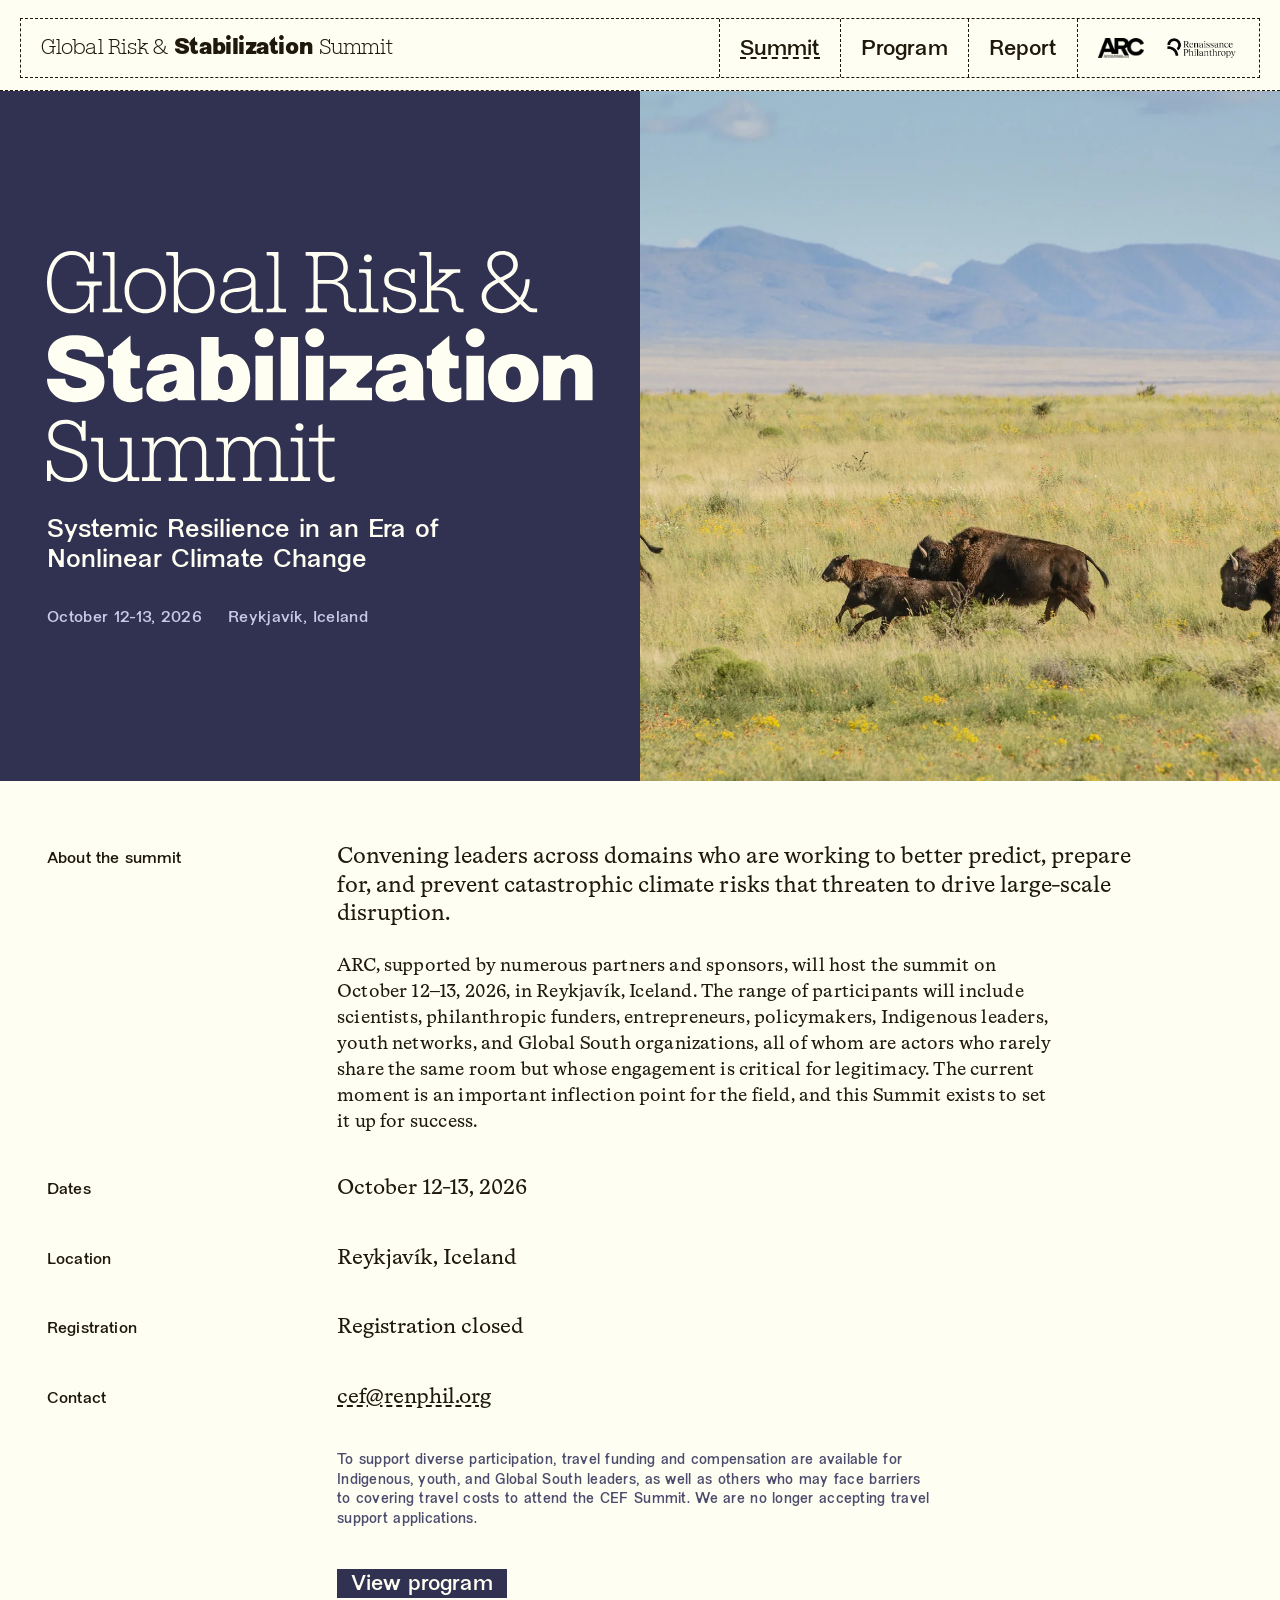
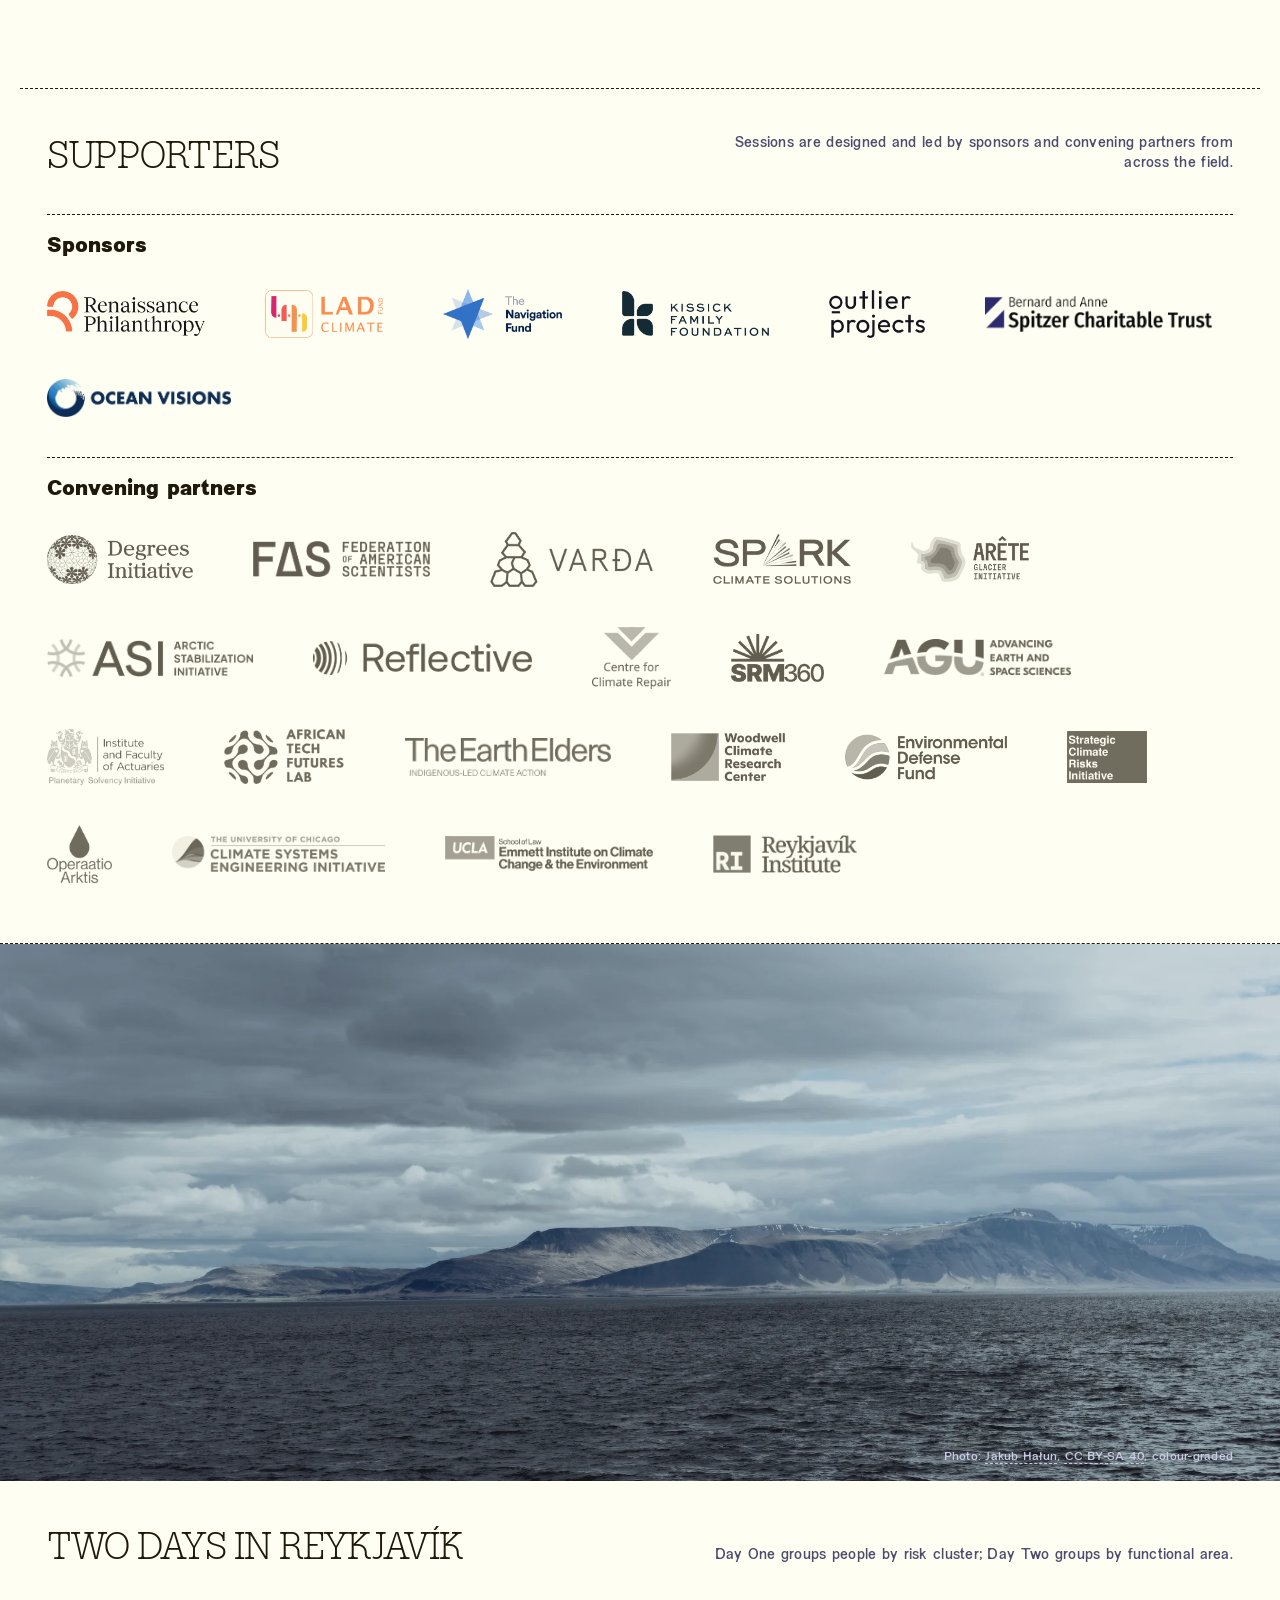
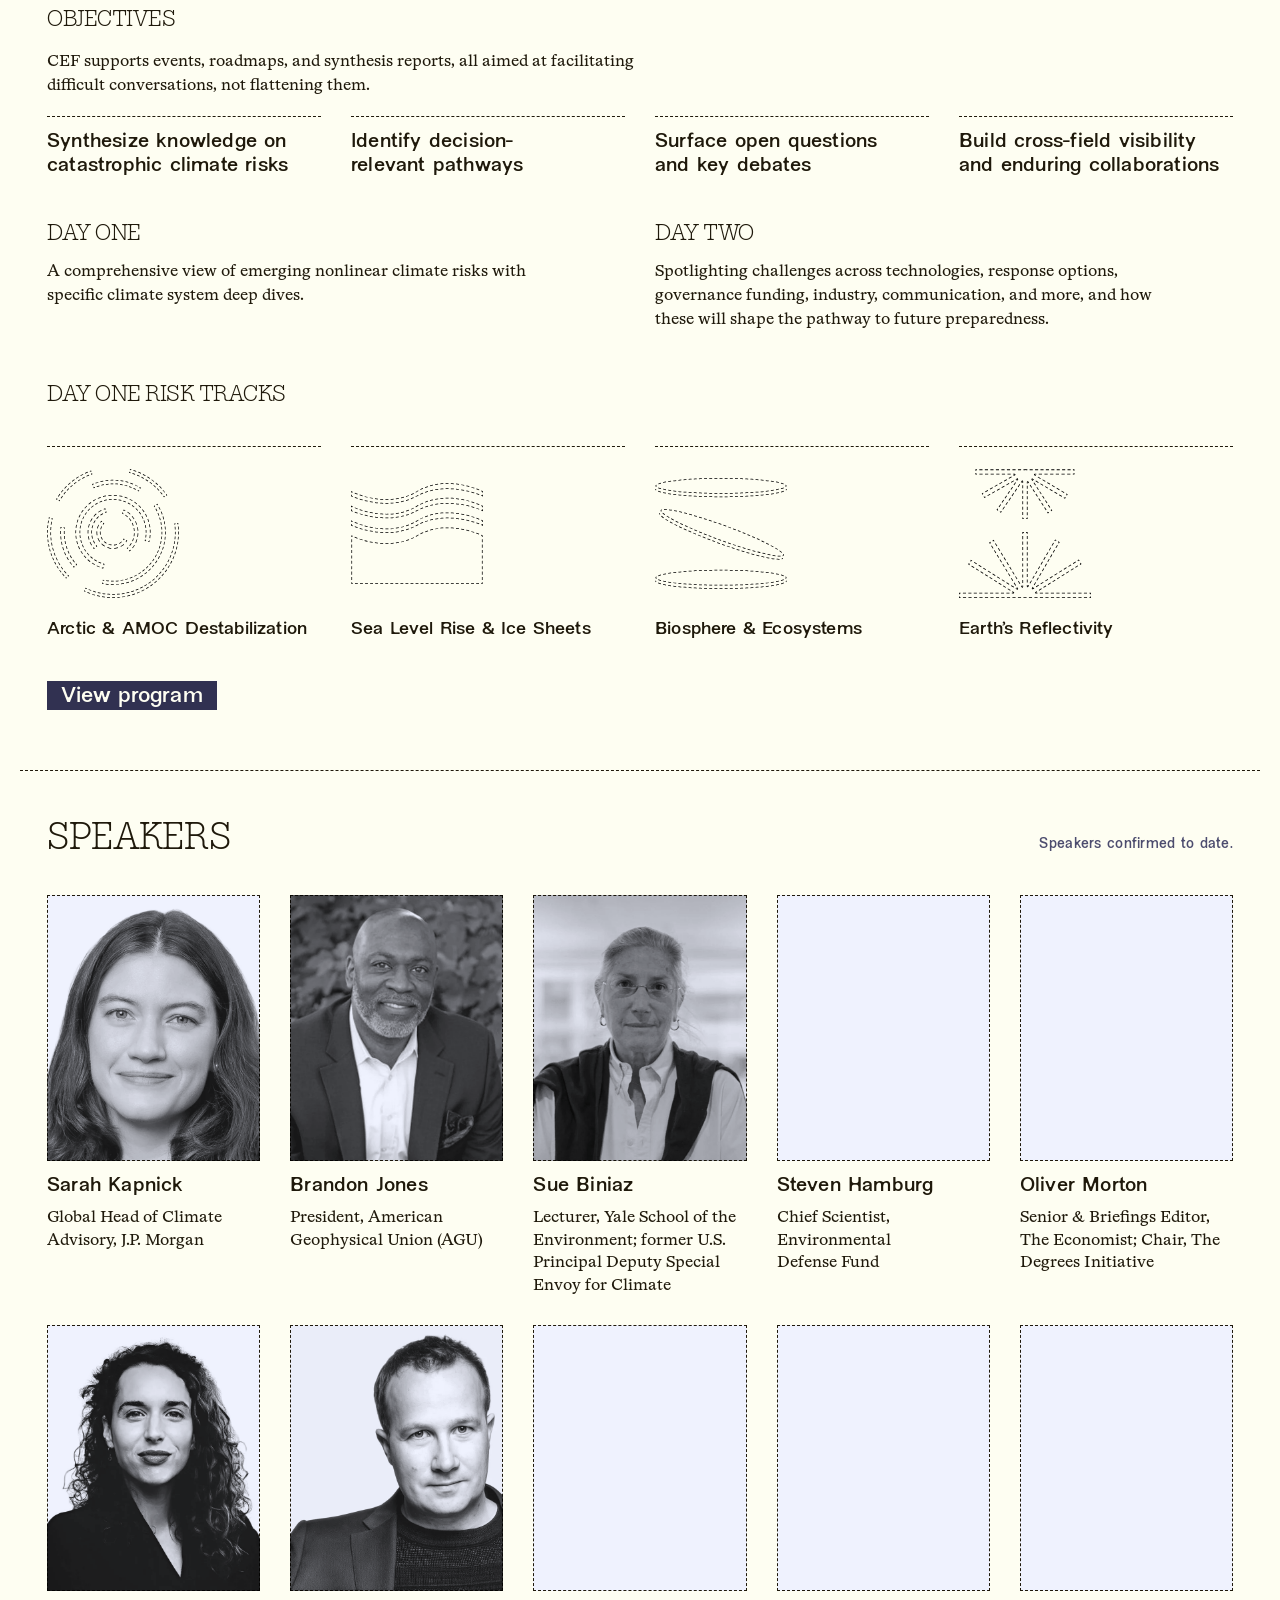
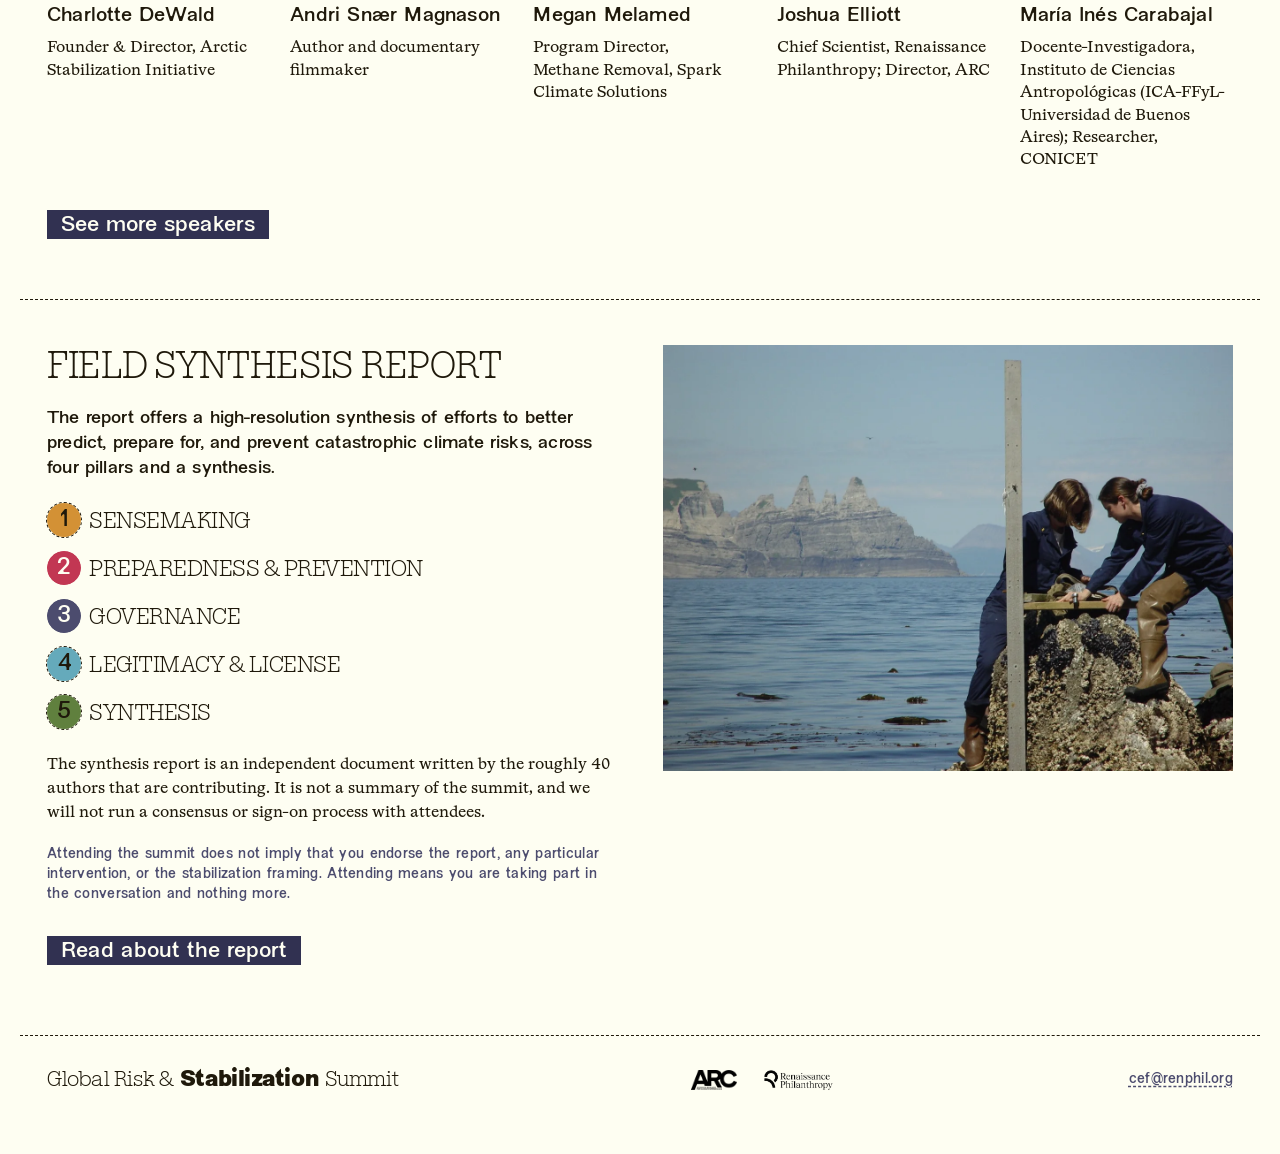
==== commit f59f64e8: "Publish site build" ====
--- a/index.html
+++ b/index.html
@@ -11,13 +11,13 @@
 <meta property="og:site_name" content="The Global Risk and Stabilization Summit">
 <meta property="og:title" content="The Global Risk and Stabilization Summit">
 <meta property="og:description" content="Convening leaders across domains who are working to better predict, prepare for, and prevent catastrophic climate risks that threaten to drive large-scale disruption.">
-<meta property="og:image" content="https://globalstabilization.org/assets/images/social-card.jpg">
+<meta property="og:image" content="https://globalstabilization.org/assets/images/social-card.jpg?v=ad44cda4">
 <meta property="og:image:width" content="1200">
 <meta property="og:image:height" content="630">
 <meta property="og:image:alt" content="Bison running across open grassland">
 <meta name="twitter:card" content="summary_large_image">
-<link rel="icon" href="/assets/favicon.ico" sizes="any">
-<link rel="stylesheet" href="/styles.css">
+<link rel="icon" href="/assets/favicon.ico?v=c302b58f" sizes="any">
+<link rel="stylesheet" href="/styles.css?v=fe02e1ee">
 </head>
 <body>
 <div class="nav-wrap"><nav class="nav">
@@ -25,8 +25,8 @@
   <div class="nav-right">
     <div class="nav-links"><a class="nav-link" href="/" aria-current="page">Summit</a><a class="nav-link" href="/program/">Program</a><a class="nav-link" href="/report/">Report</a></div>
     <div class="nav-marks">
-      <a class="mark" href="https://arc.renaissancephilanthropy.org/"><img class="arc" src="/assets/logos/arc-logo-offwhite.png" alt="ARC — Advanced Research for Climate Emergencies"></a>
-      <a class="mark" href="https://www.renaissancephilanthropy.org/"><img src="/assets/logos/renphil-logo-offwhite.png" alt="Renaissance Philanthropy"></a>
+      <a class="mark" href="https://arc.renaissancephilanthropy.org/"><img class="arc" src="/assets/logos/arc-logo-offwhite.webp?v=836d32b6" alt="ARC — Advanced Research for Climate Emergencies"></a>
+      <a class="mark" href="https://www.renaissancephilanthropy.org/"><img src="/assets/logos/renphil-logo-offwhite.webp?v=91bf81d2" alt="Renaissance Philanthropy"></a>
     </div>
   </div>
 </nav></div>
@@ -34,11 +34,11 @@
 
 <section class="hero">
   <div class="hero-left">
-    <img class="wordmark-stacked" src="/assets/logos/summit-logo-offwhite-nodate.svg" alt="Global Risk &amp; Stabilization Summit">
+    <img class="wordmark-stacked" src="/assets/logos/summit-logo-offwhite-nodate.svg?v=75364b9e" alt="Global Risk &amp; Stabilization Summit">
     <div class="hero-tagline">Systemic Resilience in an Era of Nonlinear Climate Change</div>
     <div class="hero-meta"><span>October 12-13, 2026</span><span>Reykjavík, Iceland</span></div>
   </div>
-  <div class="hero-photo"><img src="/assets/images/summit-hero-bison.jpg" alt="Landscape"></div>
+  <div class="hero-photo"><img src="/assets/images/summit-hero-bison.webp?v=baeba27f" alt="Landscape"></div>
 </section>
 
 <section class="details">
@@ -62,57 +62,57 @@
   <div class="logo-group">
     <div class="block-head"><span class="block-label">Sponsors</span></div>
     <div class="logo-row">
-    <img src="/assets/logos/sponsors/renaissance-philanthropy.png" alt="Renaissance Philanthropy" style="height:45px">
-    <img src="/assets/logos/sponsors/lad-climate-fund.png" alt="LAD Climate Fund" style="height:48px">
-    <img src="/assets/logos/sponsors/the-navigation-fund.png" alt="The Navigation Fund" style="height:50px">
-    <img src="/assets/logos/sponsors/kissick-family-foundation.png" alt="Kissick Family Foundation" style="height:45px">
-    <img src="/assets/logos/sponsors/outlier-projects.png" alt="Outlier Projects" style="height:48px">
-    <img src="/assets/logos/sponsors/spitzer-charitable-trust.png" alt="Spitzer Charitable Trust" style="height:36px">
-    <img src="/assets/logos/sponsors/ocean-visions.png" alt="Ocean Visions" style="height:38px">
+    <img src="/assets/logos/sponsors/renaissance-philanthropy.webp?v=8e1b6342" alt="Renaissance Philanthropy" style="height:45px" loading="lazy" decoding="async">
+    <img src="/assets/logos/sponsors/lad-climate-fund.webp?v=d6f915ca" alt="LAD Climate Fund" style="height:48px" loading="lazy" decoding="async">
+    <img src="/assets/logos/sponsors/the-navigation-fund.webp?v=07e6d520" alt="The Navigation Fund" style="height:50px" loading="lazy" decoding="async">
+    <img src="/assets/logos/sponsors/kissick-family-foundation.webp?v=d824c782" alt="Kissick Family Foundation" style="height:45px" loading="lazy" decoding="async">
+    <img src="/assets/logos/sponsors/outlier-projects.webp?v=ade519b5" alt="Outlier Projects" style="height:48px" loading="lazy" decoding="async">
+    <img src="/assets/logos/sponsors/spitzer-charitable-trust.webp?v=2a68334d" alt="Spitzer Charitable Trust" style="height:36px" loading="lazy" decoding="async">
+    <img src="/assets/logos/sponsors/ocean-visions.webp?v=ff547043" alt="Ocean Visions" style="height:38px" loading="lazy" decoding="async">
     </div>
   </div>
   <div class="logo-group">
-    <div class="block-head"><span class="block-label">Partners</span></div>
+    <div class="block-head"><span class="block-label">Convening partners</span></div>
     <div class="logo-row">
-    <img src="/assets/logos/partners/degrees-initiative.png" alt="The Degrees Initiative" style="height:49px">
-    <img src="/assets/logos/partners/federation-of-american-scientists.png" alt="Federation of American Scientists (FAS)" style="height:36px">
-    <img src="/assets/logos/partners/varda.png" alt="Varða" style="height:55px">
-    <img src="/assets/logos/partners/spark-climate-solutions.png" alt="Spark Climate Solutions" style="height:50px">
-    <img src="/assets/logos/partners/arete-glacier-initiative.png" alt="Arête Glacier Initiative" style="height:46px">
-    <img src="/assets/logos/partners/arctic-stabilization-initiative.png" alt="Arctic Stabilization Initiative (ASI)" style="height:38px">
-    <img src="/assets/logos/partners/reflective.png" alt="Reflective" style="height:34px">
-    <img src="/assets/logos/partners/centre-for-climate-repair.png" alt="Centre for Climate Repair" style="height:62px">
-    <img src="/assets/logos/partners/srm360.png" alt="SRM360" style="height:48px">
-    <img src="/assets/logos/partners/agu.png" alt="American Geophysical Union (AGU)" style="height:37px">
-    <img src="/assets/logos/partners/institute-and-faculty-of-actuaries.png" alt="Institute and Faculty of Actuaries (IFoA)" style="height:56px">
-    <img src="/assets/logos/partners/african-tech-futures-lab.png" alt="African Tech Futures Lab" style="height:55px">
-    <img src="/assets/logos/partners/the-earth-elders.png" alt="The Earth Elders" style="height:38px">
-    <img src="/assets/logos/partners/woodwell-climate-research-center.png" alt="Woodwell Climate Research Center" style="height:48px">
-    <img src="/assets/logos/partners/environmental-defense-fund.png" alt="Environmental Defense Fund (EDF)" style="height:46px">
-    <img src="/assets/logos/partners/strategic-climate-risks-initiative.png" alt="Strategic Climate Risks Initiative (SCRI)" style="height:52px">
-    <img src="/assets/logos/partners/operaatio-arktis.png" alt="Operaatio Arktis" style="height:58px">
-    <img src="/assets/logos/partners/uchicago-climate-systems-engineering-initiative.png" alt="Climate Systems Engineering initiative, University of Chicago" style="height:36px">
-    <img src="/assets/logos/partners/ucla-emmett-institute.png" alt="Emmett Institute on Climate Change and the Environment, UCLA School of Law" style="height:35px">
-    <img src="/assets/logos/partners/reykjavik-institute.png" alt="Reykjavík Institute" style="height:38px">
+    <img src="/assets/logos/partners/degrees-initiative.webp?v=59e625d2" alt="The Degrees Initiative" style="height:49px" loading="lazy" decoding="async">
+    <img src="/assets/logos/partners/federation-of-american-scientists.webp?v=c0f029c7" alt="Federation of American Scientists (FAS)" style="height:36px" loading="lazy" decoding="async">
+    <img src="/assets/logos/partners/varda.webp?v=190b7177" alt="Varða" style="height:55px" loading="lazy" decoding="async">
+    <img src="/assets/logos/partners/spark-climate-solutions.webp?v=659fed0d" alt="Spark Climate Solutions" style="height:50px" loading="lazy" decoding="async">
+    <img src="/assets/logos/partners/arete-glacier-initiative.webp?v=3b8e8904" alt="Arête Glacier Initiative" style="height:46px" loading="lazy" decoding="async">
+    <img src="/assets/logos/partners/arctic-stabilization-initiative.webp?v=79962e3a" alt="Arctic Stabilization Initiative (ASI)" style="height:38px" loading="lazy" decoding="async">
+    <img src="/assets/logos/partners/reflective.webp?v=42890593" alt="Reflective" style="height:34px" loading="lazy" decoding="async">
+    <img src="/assets/logos/partners/centre-for-climate-repair.webp?v=9d38f854" alt="Centre for Climate Repair" style="height:62px" loading="lazy" decoding="async">
+    <img src="/assets/logos/partners/srm360.webp?v=ff6f7886" alt="SRM360" style="height:48px" loading="lazy" decoding="async">
+    <img src="/assets/logos/partners/agu.webp?v=dfe6b23a" alt="American Geophysical Union (AGU)" style="height:37px" loading="lazy" decoding="async">
+    <img src="/assets/logos/partners/institute-and-faculty-of-actuaries.webp?v=53553159" alt="Institute and Faculty of Actuaries (IFoA)" style="height:56px" loading="lazy" decoding="async">
+    <img src="/assets/logos/partners/african-tech-futures-lab.webp?v=e4266308" alt="African Tech Futures Lab" style="height:55px" loading="lazy" decoding="async">
+    <img src="/assets/logos/partners/the-earth-elders.webp?v=f59ece83" alt="The Earth Elders" style="height:38px" loading="lazy" decoding="async">
+    <img src="/assets/logos/partners/woodwell-climate-research-center.webp?v=014a08df" alt="Woodwell Climate Research Center" style="height:48px" loading="lazy" decoding="async">
+    <img src="/assets/logos/partners/environmental-defense-fund.webp?v=81469816" alt="Environmental Defense Fund (EDF)" style="height:46px" loading="lazy" decoding="async">
+    <img src="/assets/logos/partners/strategic-climate-risks-initiative.webp?v=c0d2aca0" alt="Strategic Climate Risks Initiative (SCRI)" style="height:52px" loading="lazy" decoding="async">
+    <img src="/assets/logos/partners/operaatio-arktis.webp?v=7d4f813b" alt="Operaatio Arktis" style="height:58px" loading="lazy" decoding="async">
+    <img src="/assets/logos/partners/uchicago-climate-systems-engineering-initiative.webp?v=c3c231ab" alt="Climate Systems Engineering initiative, University of Chicago" style="height:36px" loading="lazy" decoding="async">
+    <img src="/assets/logos/partners/ucla-emmett-institute.webp?v=7c6b177a" alt="Emmett Institute on Climate Change and the Environment, UCLA School of Law" style="height:35px" loading="lazy" decoding="async">
+    <img src="/assets/logos/partners/reykjavik-institute.webp?v=8d0918c6" alt="Reykjavík Institute" style="height:38px" loading="lazy" decoding="async">
     </div>
   </div>
 </section>
 
 <figure class="photo-band" data-rotate>
   <div class="photo-band-slide active">
-    <img src="/assets/images/reykjavik-waterfront.jpg" alt="Reykjavík waterfront" loading="lazy" style="object-position:50% 17%">
+    <img src="/assets/images/reykjavik-waterfront.webp?v=9741732e" alt="Reykjavík waterfront" loading="lazy" style="object-position:50% 17%">
     <p class="photo-credit">Photo: <a href="https://commons.wikimedia.org/wiki/File:*Das_Opern-_und_Konzerthaus_in_Reykjavik._03.jpg">Holger Uwe Schmitt</a>, <a href="https://creativecommons.org/licenses/by-sa/4.0/">CC BY-SA 4.0</a>, colour-graded</p>
   </div>
   <div class="photo-band-slide">
-    <img src="/assets/images/harbour-lighthouse.jpg" alt="Reykjavík harbour lighthouse with snow-capped mountains" loading="lazy" style="object-position:50% min(0px, max(20px - 15.04vw, clamp(294px, 42vw, 588px) - 66.67vw))">
+    <img src="/assets/images/harbour-lighthouse.webp?v=041bbf2e" alt="Reykjavík harbour lighthouse with snow-capped mountains" loading="lazy" style="object-position:50% min(0px, max(20px - 15.04vw, clamp(294px, 42vw, 588px) - 66.67vw))">
     <p class="photo-credit">Photo: <a href="https://commons.wikimedia.org/wiki/File:Island_2017_008-0_(36173772433).jpg">Markus Trienke</a>, <a href="https://creativecommons.org/licenses/by-sa/2.0/">CC BY-SA 2.0</a>, colour-graded</p>
   </div>
   <div class="photo-band-slide">
-    <img src="/assets/images/esja-across-the-bay.jpg" alt="Mount Esja across the bay from Reykjavík" loading="lazy" style="object-position:50% 55%">
+    <img src="/assets/images/esja-across-the-bay.webp?v=8a0baa4b" alt="Mount Esja across the bay from Reykjavík" loading="lazy" style="object-position:50% 55%">
     <p class="photo-credit">Photo: <a href="https://commons.wikimedia.org/wiki/File:View_of_Esja_from_Faxa_Bay,_Iceland,_20230507_1052_5661.jpg">Jakub Hałun</a>, <a href="https://creativecommons.org/licenses/by-sa/4.0/">CC BY-SA 4.0</a>, colour-graded</p>
   </div>
   <div class="photo-band-slide">
-    <img src="/assets/images/waterfront-night.jpg" alt="Reykjavík waterfront at night" loading="lazy" style="object-position:50% 26%">
+    <img src="/assets/images/waterfront-night.webp?v=01796d50" alt="Reykjavík waterfront at night" loading="lazy" style="object-position:50% 26%">
     <p class="photo-credit">Photo: <a href="https://www.flickr.com/photos/87690240@N03/23767691300">Giuseppe Milo</a>, <a href="https://creativecommons.org/licenses/by/2.0/">CC BY 2.0</a>, colour-graded</p>
   </div>
 </figure>
@@ -140,12 +140,12 @@
   <h3 class="day-col-head" style="margin-top:10px">Day One risk tracks</h3>
   <div class="clusters">
     <div class="cluster-pair">
-      <div class="cluster"><img src="/assets/icons/risk-clusters/arctic-destabilization-offblack.svg" alt=""><span>Arctic &amp; AMOC Destabilization</span></div>
-      <div class="cluster"><img src="/assets/icons/risk-clusters/sea-level-rise-offblack.svg" alt=""><span>Sea Level Rise &amp; Ice Sheets</span></div>
+      <div class="cluster"><img src="/assets/icons/risk-clusters/arctic-destabilization-offblack.svg?v=c5e9a45b" alt=""><span>Arctic &amp; AMOC Destabilization</span></div>
+      <div class="cluster"><img src="/assets/icons/risk-clusters/sea-level-rise-offblack.svg?v=6552516b" alt=""><span>Sea Level Rise &amp; Ice Sheets</span></div>
     </div>
     <div class="cluster-pair">
-      <div class="cluster"><img src="/assets/icons/risk-clusters/biosphere-offblack.svg" alt=""><span>Biosphere &amp; Ecosystems</span></div>
-      <div class="cluster"><img src="/assets/icons/risk-clusters/declining-reflectivity-offblack.svg" alt=""><span>Earth’s Reflectivity</span></div>
+      <div class="cluster"><img src="/assets/icons/risk-clusters/biosphere-offblack.svg?v=f1737852" alt=""><span>Biosphere &amp; Ecosystems</span></div>
+      <div class="cluster"><img src="/assets/icons/risk-clusters/declining-reflectivity-offblack.svg?v=4b6e1432" alt=""><span>Earth’s Reflectivity</span></div>
     </div>
   </div>
   <div><a class="btn" href="/program/">View program</a></div>
@@ -158,62 +158,62 @@
   </div>
   <div class="speakers featured">
     <div class="speaker" id="speaker-sarah-kapnick">
-      <div class="sp-photo"><img src="/assets/speakers/sarah-kapnick.jpg" alt="Dr. Sarah Kapnick"></div>
-      <span class="sp-name">Dr. Sarah Kapnick</span>
+      <div class="sp-photo"><img src="/assets/speakers/sarah-kapnick.webp?v=5ab5993c" alt="Sarah Kapnick" loading="lazy" decoding="async"></div>
+      <span class="sp-name">Sarah Kapnick</span>
       <span class="sp-title">Global Head of Climate Advisory, J.P. Morgan</span>
     </div>
     <div class="speaker" id="speaker-brandon-jones">
-      <div class="sp-photo"><img src="/assets/speakers/brandon-jones.jpg" alt="Brandon Jones"></div>
+      <div class="sp-photo"><img src="/assets/speakers/brandon-jones.webp?v=ed6aae03" alt="Brandon Jones" loading="lazy" decoding="async"></div>
       <span class="sp-name">Brandon Jones</span>
       <span class="sp-title">President, American Geophysical Union (AGU)</span>
     </div>
     <div class="speaker" id="speaker-sue-biniaz">
-      <div class="sp-photo"><img src="/assets/speakers/sue-biniaz.jpg" alt="Sue Biniaz"></div>
+      <div class="sp-photo"><img src="/assets/speakers/sue-biniaz.webp?v=a1c9262c" alt="Sue Biniaz" loading="lazy" decoding="async"></div>
       <span class="sp-name">Sue Biniaz</span>
       <span class="sp-title">Lecturer, Yale School of the Environment; former U.S. Principal Deputy Special Envoy for Climate</span>
     </div>
     <div class="speaker" id="speaker-steven-hamburg">
-      <div class="sp-photo"><img src="/assets/speakers/steven-hamburg.jpg" alt="Steven Hamburg"></div>
+      <div class="sp-photo"><img src="/assets/speakers/steven-hamburg.webp?v=d6d37314" alt="Steven Hamburg" loading="lazy" decoding="async"></div>
       <span class="sp-name">Steven Hamburg</span>
       <span class="sp-title">Chief Scientist, Environmental Defense Fund</span>
     </div>
     <div class="speaker" id="speaker-oliver-morton">
-      <div class="sp-photo"><img src="/assets/speakers/oliver-morton.jpg" alt="Oliver Morton"></div>
+      <div class="sp-photo"><img src="/assets/speakers/oliver-morton.webp?v=79f6a8ff" alt="Oliver Morton" loading="lazy" decoding="async"></div>
       <span class="sp-name">Oliver Morton</span>
       <span class="sp-title">Senior &amp; Briefings Editor, The Economist; Chair, The Degrees Initiative</span>
     </div>
     <div class="speaker" id="speaker-charlotte-dewald">
-      <div class="sp-photo"><img src="/assets/speakers/charlotte-dewald.jpg" alt="Dr. Charlotte DeWald"></div>
-      <span class="sp-name">Dr. Charlotte DeWald</span>
+      <div class="sp-photo"><img src="/assets/speakers/charlotte-dewald.webp?v=acc597dc" alt="Charlotte DeWald" loading="lazy" decoding="async"></div>
+      <span class="sp-name">Charlotte DeWald</span>
       <span class="sp-title">Founder &amp; Director, Arctic Stabilization Initiative</span>
     </div>
     <div class="speaker" id="speaker-andri-snaer-magnason">
-      <div class="sp-photo"><img src="/assets/speakers/andri-snaer-magnason.jpg" alt="Andri Snær Magnason"></div>
+      <div class="sp-photo"><img src="/assets/speakers/andri-snaer-magnason.webp?v=cee3b96d" alt="Andri Snær Magnason" loading="lazy" decoding="async"></div>
       <span class="sp-name">Andri Snær Magnason</span>
       <span class="sp-title">Author and documentary filmmaker</span>
     </div>
     <div class="speaker" id="speaker-megan-melamed">
-      <div class="sp-photo"><img src="/assets/speakers/megan-melamed.jpg" alt="Megan Melamed"></div>
+      <div class="sp-photo"><img src="/assets/speakers/megan-melamed.webp?v=96f86cc7" alt="Megan Melamed" loading="lazy" decoding="async"></div>
       <span class="sp-name">Megan Melamed</span>
       <span class="sp-title">Program Director, Methane Removal, Spark Climate Solutions</span>
     </div>
     <div class="speaker" id="speaker-joshua-elliott">
-      <div class="sp-photo"><img src="/assets/speakers/joshua-elliott.jpg" alt="Dr. Joshua Elliott"></div>
-      <span class="sp-name">Dr. Joshua Elliott</span>
+      <div class="sp-photo"><img src="/assets/speakers/joshua-elliott.webp?v=c24af595" alt="Joshua Elliott" loading="lazy" decoding="async"></div>
+      <span class="sp-name">Joshua Elliott</span>
       <span class="sp-title">Chief Scientist, Renaissance Philanthropy; Director, ARC</span>
     </div>
     <div class="speaker" id="speaker-maria-ines-carabajal">
-      <div class="sp-photo"><img src="/assets/speakers/maria-ines-carabajal.jpg" alt="Dr. María Inés Carabajal"></div>
-      <span class="sp-name">Dr. María Inés Carabajal</span>
+      <div class="sp-photo"><img src="/assets/speakers/maria-ines-carabajal.webp?v=9d4ca966" alt="María Inés Carabajal" loading="lazy" decoding="async"></div>
+      <span class="sp-name">María Inés Carabajal</span>
       <span class="sp-title">Docente-Investigadora, Instituto de Ciencias Antropológicas (ICA-FFyL-Universidad de Buenos Aires); Researcher, CONICET</span>
     </div>
     <div class="speaker" id="speaker-laurie-laybourn">
-      <div class="sp-photo"><img src="/assets/speakers/laurie-laybourn.jpg" alt="Laurie Laybourn"></div>
+      <div class="sp-photo"><img src="/assets/speakers/laurie-laybourn.webp?v=682518e1" alt="Laurie Laybourn" loading="lazy" decoding="async"></div>
       <span class="sp-name">Laurie Laybourn</span>
       <span class="sp-title">Executive Director, Strategic Climate Risks Initiative</span>
     </div>
     <div class="speaker" id="speaker-regina-r-rodrigues">
-      <div class="sp-photo"><img src="/assets/speakers/regina-r-rodrigues.jpg" alt="Regina R. Rodrigues"></div>
+      <div class="sp-photo"><img src="/assets/speakers/regina-r-rodrigues.webp?v=66861982" alt="Regina R. Rodrigues" loading="lazy" decoding="async"></div>
       <span class="sp-name">Regina R. Rodrigues</span>
       <span class="sp-title">Professor, Federal University of Santa Catarina</span>
     </div></div>
@@ -228,19 +228,19 @@
     <div class="chapter-list"><div class="chapter-marker"><span class="chapter-dot c1">1</span><span class="chapter-title">Sensemaking</span></div><div class="chapter-marker"><span class="chapter-dot c2">2</span><span class="chapter-title">Preparedness &amp; Prevention</span></div><div class="chapter-marker"><span class="chapter-dot c3">3</span><span class="chapter-title">Governance</span></div><div class="chapter-marker"><span class="chapter-dot c4">4</span><span class="chapter-title">Legitimacy &amp; License</span></div><div class="chapter-marker"><span class="chapter-dot c5">5</span><span class="chapter-title">Synthesis</span></div></div>
     <p class="body-serif">The synthesis report is an independent document written by the roughly 40 authors that are contributing. It is not a summary of the summit, and we will not run a consensus or sign-on process with attendees.</p>
     <p class="note-indigo">Attending the summit does not imply that you endorse the report, any particular intervention, or the stabilization framing. Attending means you are taking part in the conversation and nothing more.</p>
-    <div style="margin-top:10px"><a class="btn" href="/report/">Read the report outline</a></div>
-  </div>
-  <div class="report-teaser-img"><img src="/assets/images/report-hero-duotone.jpg" alt=""></div>
+    <div style="margin-top:10px"><a class="btn" href="/report/">Read about the report</a></div>
+  </div>
+  <div class="report-teaser-img"><img src="/assets/images/report-hero-duotone.webp?v=3fd20e67" alt=""></div>
 </section>
 </main>
 <footer>
   <a class="footer-brand" href="/"><span class="wordmark-inline"><span class="wm-light">Global Risk &amp;</span><span class="wm-bold">Stabilization</span><span class="wm-light">Summit</span></span></a>
   <div class="marks">
-    <a class="mark" href="https://arc.renaissancephilanthropy.org/"><img class="arc" src="/assets/logos/arc-logo-offwhite.png" alt="ARC — Advanced Research for Climate Emergencies"></a>
-    <a class="mark" href="https://www.renaissancephilanthropy.org/"><img src="/assets/logos/renphil-logo-offwhite.png" alt="Renaissance Philanthropy"></a>
+    <a class="mark" href="https://arc.renaissancephilanthropy.org/"><img class="arc" src="/assets/logos/arc-logo-offwhite.webp?v=836d32b6" alt="ARC — Advanced Research for Climate Emergencies"></a>
+    <a class="mark" href="https://www.renaissancephilanthropy.org/"><img src="/assets/logos/renphil-logo-offwhite.webp?v=91bf81d2" alt="Renaissance Philanthropy"></a>
   </div>
   <a href="mailto:cef@renphil.org">cef@renphil.org</a>
 </footer>
-<script src="/site.js"></script>
+<script src="/site.js?v=2f7d1208"></script>
 </body>
 </html>
--- a/styles.css
+++ b/styles.css
@@ -1,11 +1,11 @@
 /* Global Risk & Stabilization Summit — site styles.
    Tokens transcribed from reference/_ds tokens; components from the DS bundle + README spec. */
 
-@font-face{font-family:"Dirk";src:url(/assets/fonts/Dirk-Light.woff2) format("woff2");font-weight:300;font-style:normal;font-display:swap}
-@font-face{font-family:"NewEdge 666";src:url(/assets/fonts/NewEdge666-RegularRounded.woff2) format("woff2");font-weight:400;font-style:normal;font-display:swap}
-@font-face{font-family:"NewEdge 666";src:url(/assets/fonts/NewEdge666-UltraBoldRounded.woff2) format("woff2");font-weight:800;font-style:normal;font-display:swap}
-@font-face{font-family:"OT Scholar";src:url(/assets/fonts/OTScholar-Book.woff2) format("woff2");font-weight:400;font-style:normal;font-display:swap}
-@font-face{font-family:"OT Scholar";src:url(/assets/fonts/OTScholar-BookItalic.woff2) format("woff2");font-weight:400;font-style:italic;font-display:swap}
+@font-face{font-family:"Dirk";src:url(/assets/fonts/Dirk-Light.woff2?v=7bca59de) format("woff2");font-weight:300;font-style:normal;font-display:swap}
+@font-face{font-family:"NewEdge 666";src:url(/assets/fonts/NewEdge666-RegularRounded.woff2?v=f5d55f0e) format("woff2");font-weight:400;font-style:normal;font-display:swap}
+@font-face{font-family:"NewEdge 666";src:url(/assets/fonts/NewEdge666-UltraBoldRounded.woff2?v=48187657) format("woff2");font-weight:800;font-style:normal;font-display:swap}
+@font-face{font-family:"OT Scholar";src:url(/assets/fonts/OTScholar-Book.woff2?v=773ebd05) format("woff2");font-weight:400;font-style:normal;font-display:swap}
+@font-face{font-family:"OT Scholar";src:url(/assets/fonts/OTScholar-BookItalic.woff2?v=5bf3edfc) format("woff2");font-weight:400;font-style:italic;font-display:swap}
 
 :root{
   --time-col:72px;
@@ -212,6 +212,7 @@
 .session-main{display:flex;flex-direction:column;gap:5px}
 .session-title{font-family:var(--font-body-serif);font-size:18px;line-height:1.35;text-wrap:pretty}
 .session-org{font-family:var(--font-headline);font-size:14px;line-height:1.3;letter-spacing:0.02em;color:var(--indigo)}
+.session-room{font-family:var(--font-headline);font-size:14px;line-height:1.3;letter-spacing:0.02em}
 .session-sign{font-family:var(--font-headline);font-size:20px;text-align:right}
 .session-desc{padding:0 44px 20px calc(var(--time-col) + 20px);display:flex;flex-direction:column;gap:12px}
 .session-desc[hidden]{display:none}
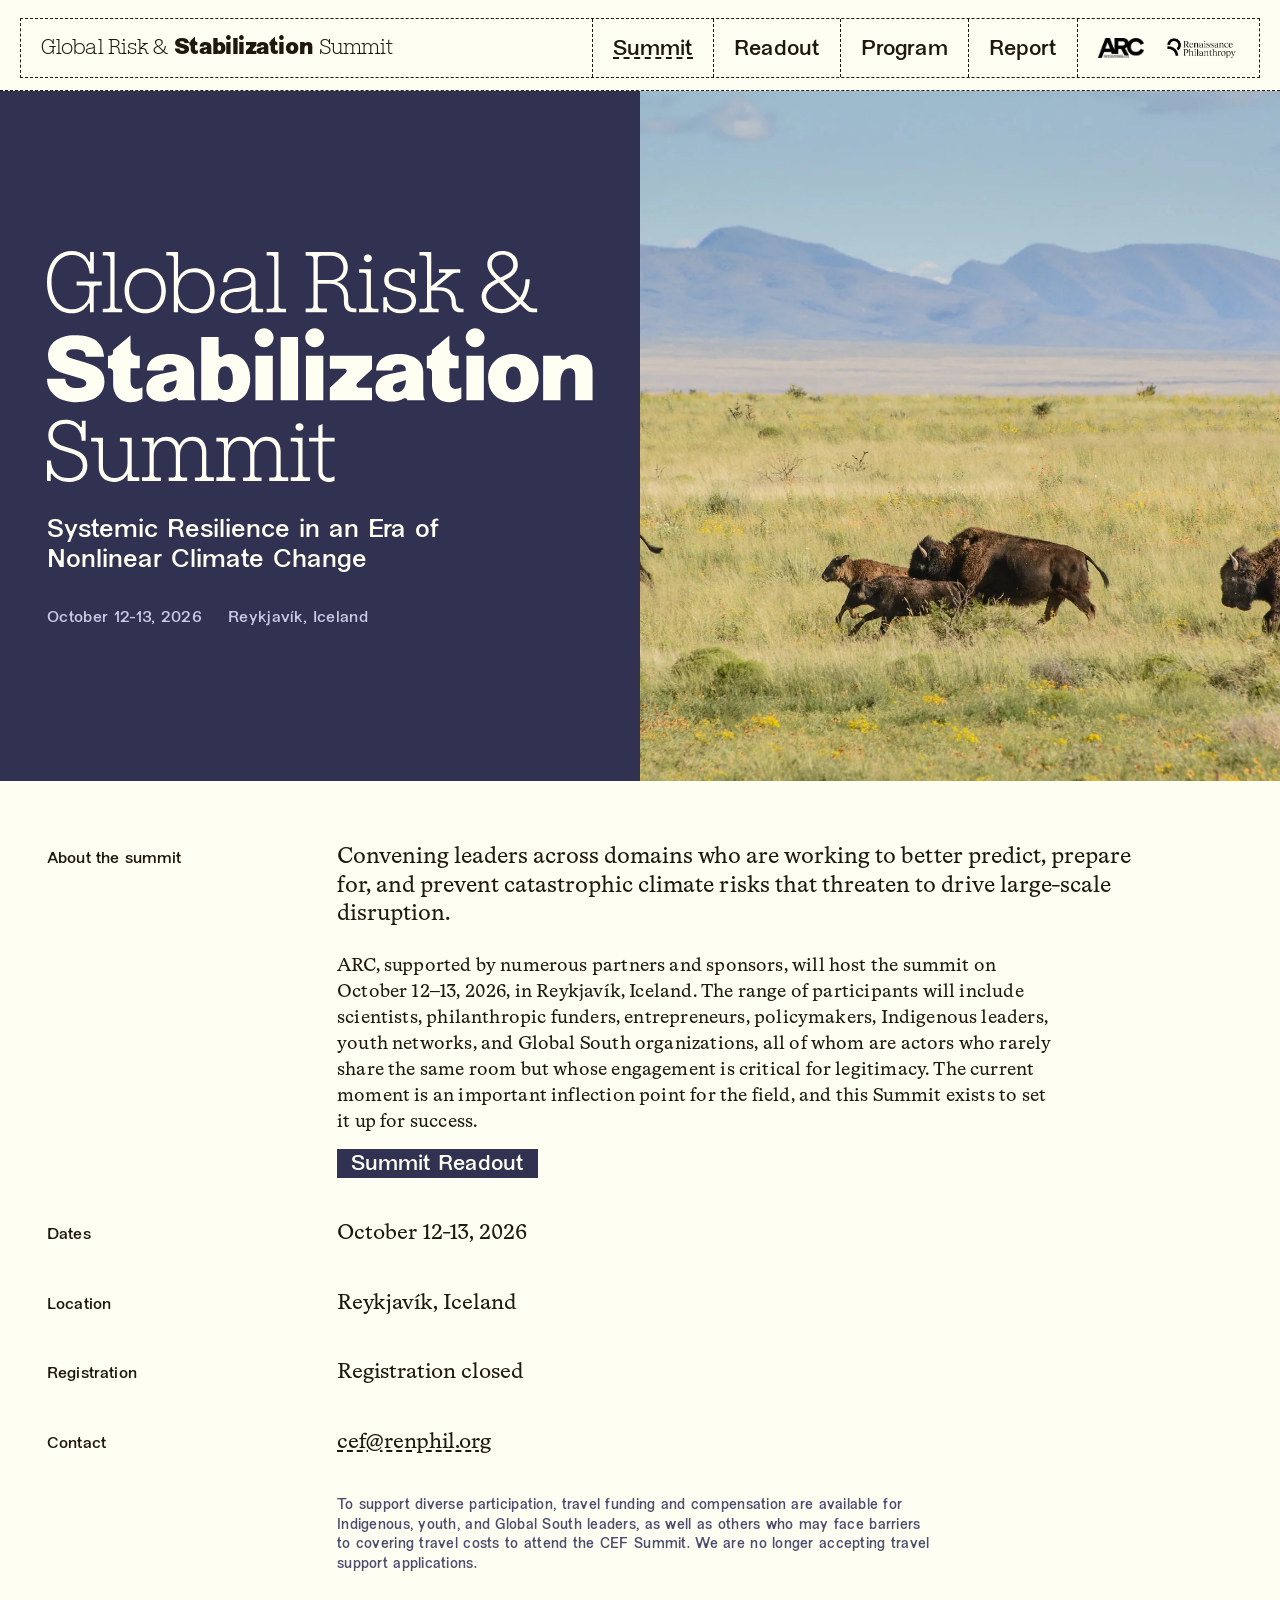
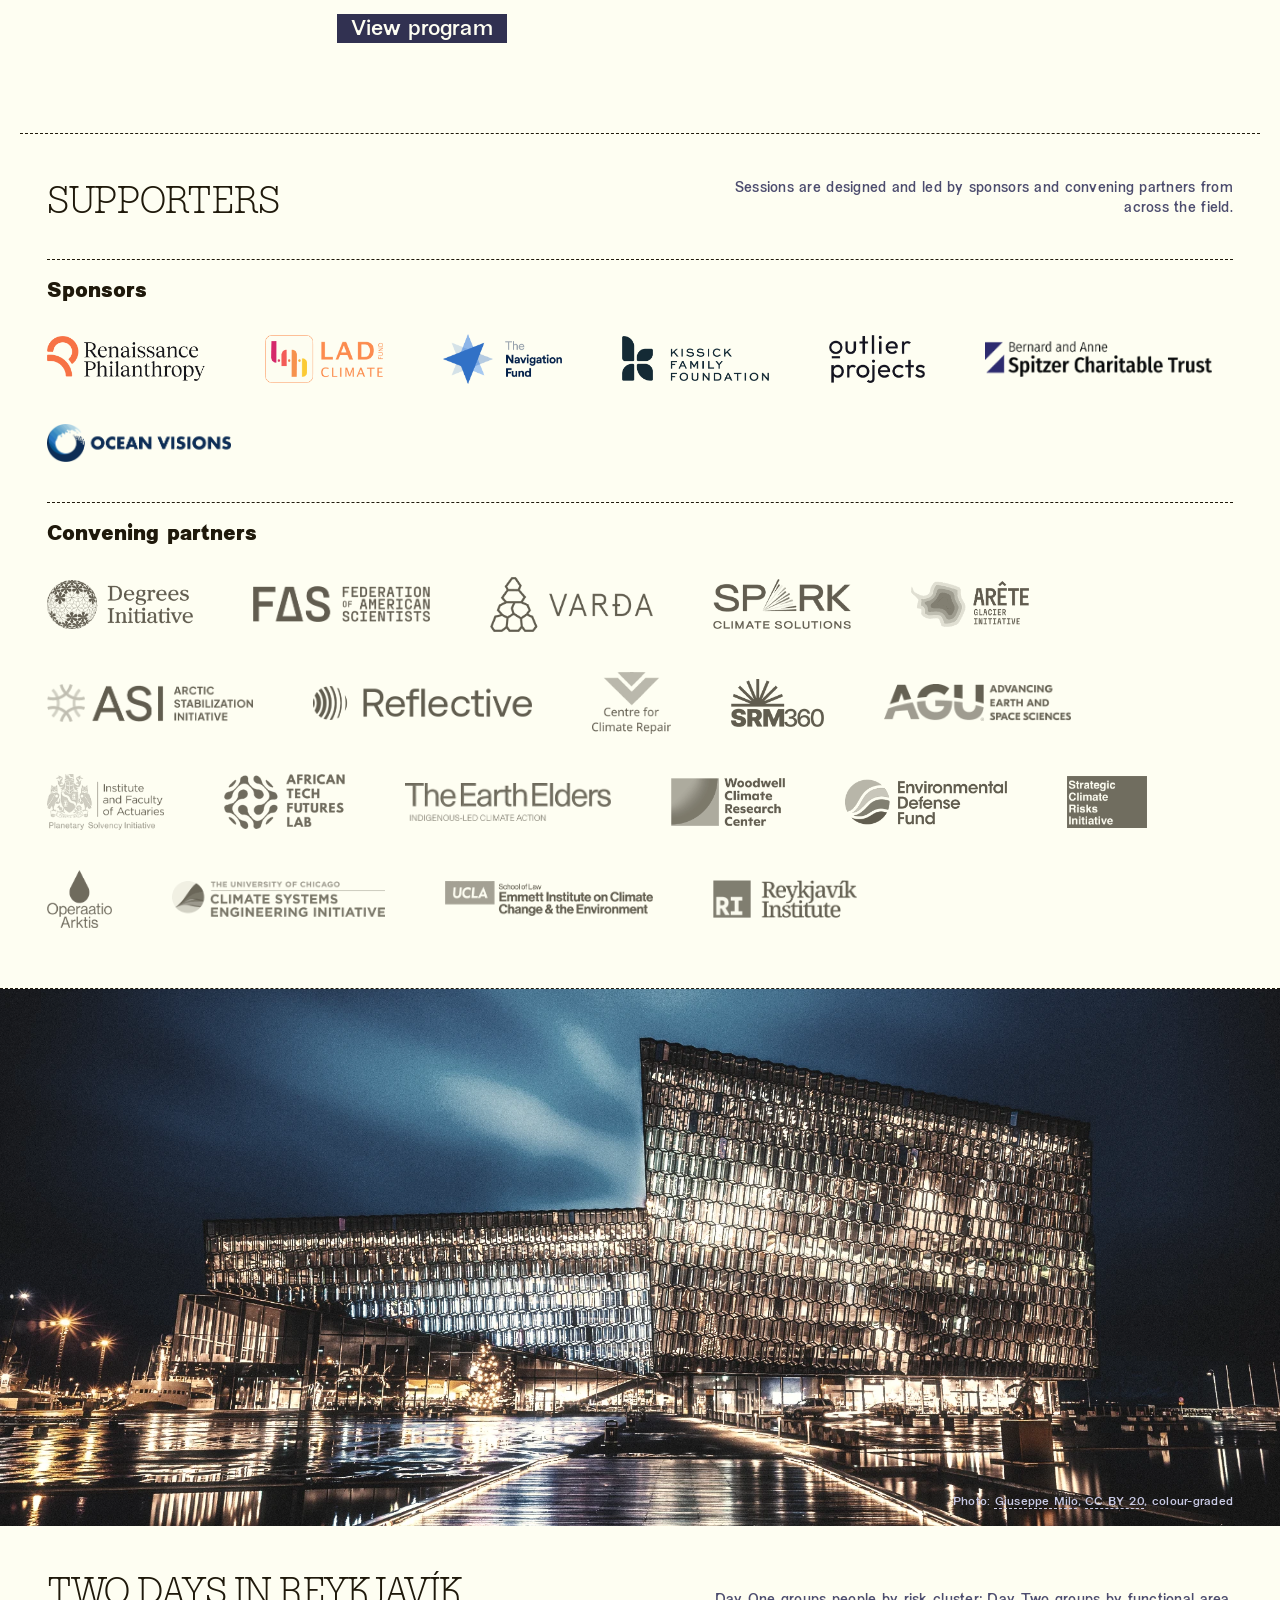
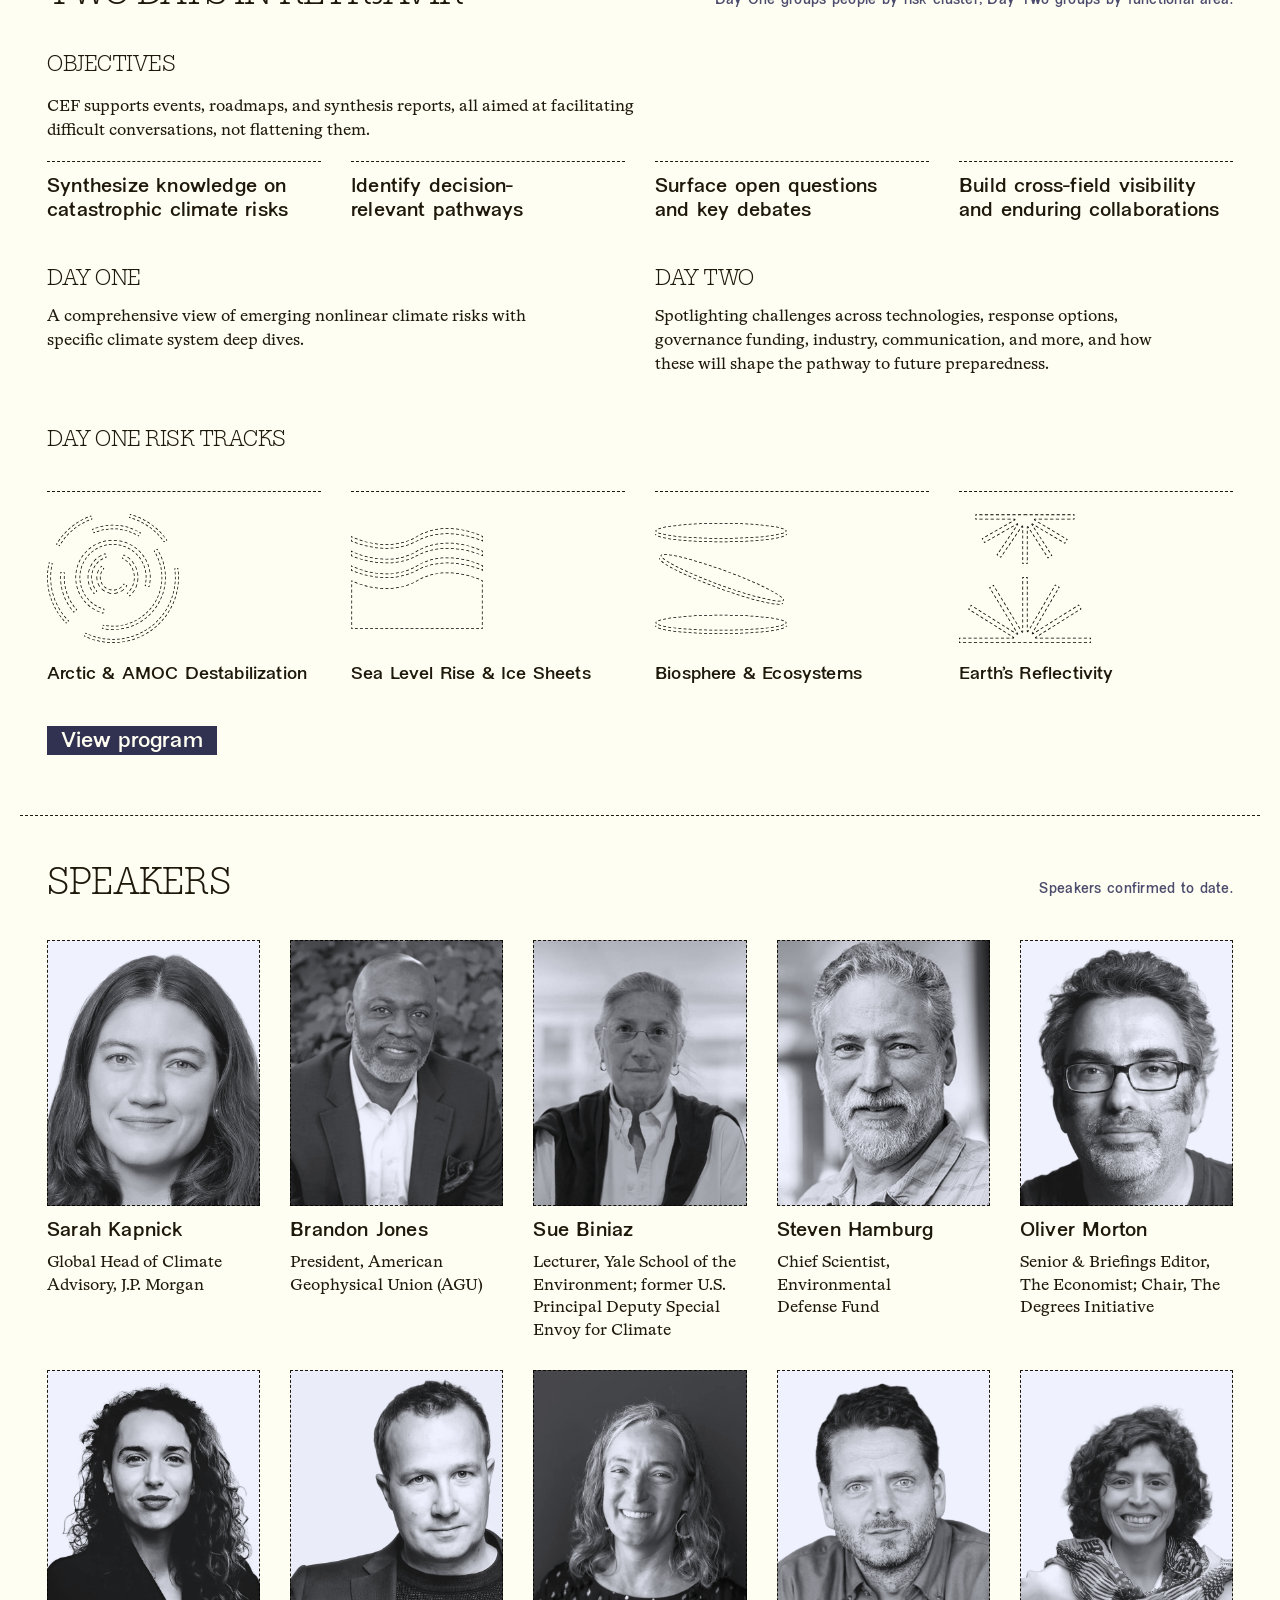
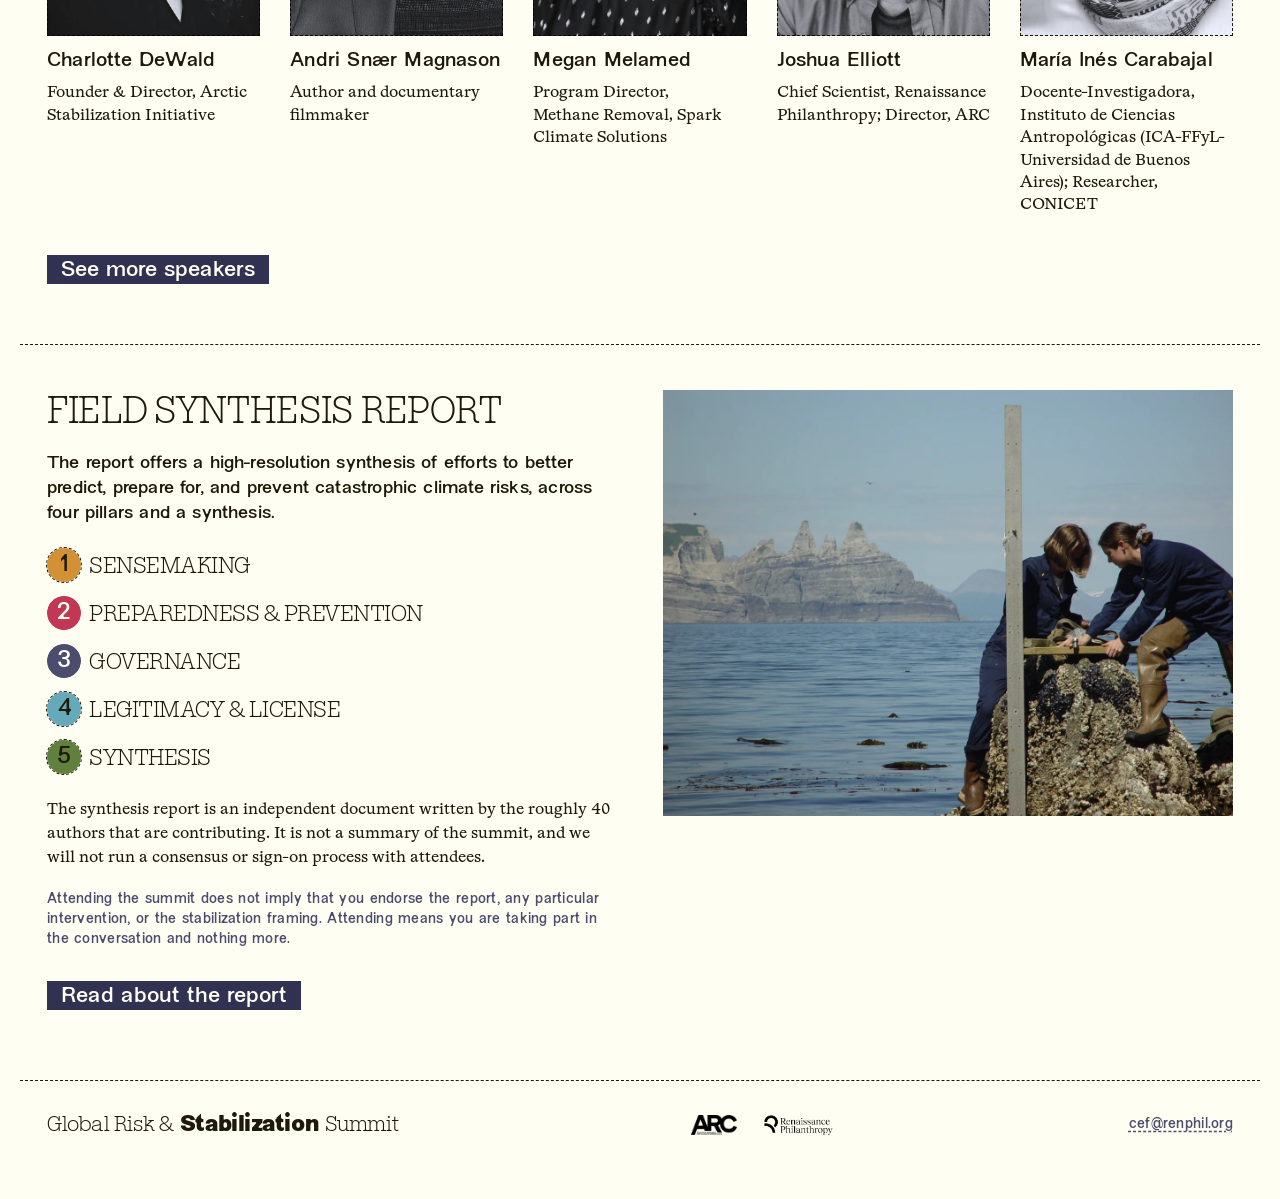
==== commit b756218d: "Publish site build" ====
--- a/index.html
+++ b/index.html
@@ -17,13 +17,13 @@
 <meta property="og:image:alt" content="Bison running across open grassland">
 <meta name="twitter:card" content="summary_large_image">
 <link rel="icon" href="/assets/favicon.ico?v=c302b58f" sizes="any">
-<link rel="stylesheet" href="/styles.css?v=fe02e1ee">
+<link rel="stylesheet" href="/styles.css?v=31f979df">
 </head>
 <body>
 <div class="nav-wrap"><nav class="nav">
   <a class="nav-brand" href="/"><span class="wordmark-inline"><span class="wm-light">Global Risk &amp;</span><span class="wm-bold">Stabilization</span><span class="wm-light">Summit</span></span></a>
   <div class="nav-right">
-    <div class="nav-links"><a class="nav-link" href="/" aria-current="page">Summit</a><a class="nav-link" href="/program/">Program</a><a class="nav-link" href="/report/">Report</a></div>
+    <div class="nav-links"><a class="nav-link" href="/" aria-current="page">Summit</a><a class="nav-link" href="/summit-readout-2026/">Readout</a><a class="nav-link" href="/program/">Program</a><a class="nav-link" href="/report/">Report</a></div>
     <div class="nav-marks">
       <a class="mark" href="https://arc.renaissancephilanthropy.org/"><img class="arc" src="/assets/logos/arc-logo-offwhite.webp?v=836d32b6" alt="ARC — Advanced Research for Climate Emergencies"></a>
       <a class="mark" href="https://www.renaissancephilanthropy.org/"><img src="/assets/logos/renphil-logo-offwhite.webp?v=91bf81d2" alt="Renaissance Philanthropy"></a>
@@ -45,6 +45,7 @@
   <div class="info-row"><span class="info-label">About the summit</span><div class="info-value l">Convening leaders across domains who are working to better predict, prepare for, and prevent catastrophic climate risks that threaten to drive large-scale disruption.</div></div>
   <div class="indent" style="display:flex;flex-direction:column;gap:16px;max-width:calc(720px + var(--label-w));margin-top:-16px">
     <p class="body-serif-l">ARC, supported by numerous partners and sponsors, will host the summit on October 12–13, 2026, in Reykjavík, Iceland. The range of participants will include scientists, philanthropic funders, entrepreneurs, policymakers, Indigenous leaders, youth networks, and Global South organizations, all of whom are actors who rarely share the same room but whose engagement is critical for legitimacy. The current moment is an important inflection point for the field, and this Summit exists to set it up for success.</p>
+    <div><a class="btn" href="/summit-readout-2026/">Summit Readout</a></div>
   </div>
   <div class="info-row"><span class="info-label">Dates</span><div class="info-value">October 12-13, 2026</div></div>
   <div class="info-row"><span class="info-label">Location</span><div class="info-value">Reykjavík, Iceland</div></div>
--- a/styles.css
+++ b/styles.css
@@ -50,18 +50,20 @@
 .nav-marks{display:flex;align-items:center;gap:20px;padding:0 20px;border-left:1px dashed var(--offblack)}
 .nav-marks img{height:28px;width:auto;flex-shrink:0;filter:brightness(0)}
 .nav-marks img.arc{height:20px}
-/* Breakpoints follow the measured widths (wordmark ~390px, links ~360px at 22px, logos ~180px), so nothing is squeezed or pushed off the edge:
-   logos go first, then the links shrink, then the wordmark goes and the links fill the bar */
+/* Breakpoints follow the measured widths (wordmark ~390px, four links ~485px at 22px and ~375px at 18px, logos ~180px), so nothing
+   is squeezed or pushed off the edge: logos go first, then the links shrink, then the wordmark goes and the links fill the bar,
+   shrinking again on the narrowest phones */
 .nav-brand,.nav-link,.nav-marks{flex-shrink:0}
-@media(max-width:980px){.nav-marks{display:none}}
-@media(max-width:820px){.nav-link{padding:7px 14px 4px;font-size:18px}}
-@media(max-width:720px){
+@media(max-width:1100px){.nav-marks{display:none}}
+@media(max-width:920px){.nav-link{padding:7px 14px 4px;font-size:18px}}
+@media(max-width:810px){
   .nav-brand{display:none}
   .nav-right{width:100%}
   .nav-links{flex:1}
   .nav-link{flex:1 1 0;justify-content:center}
   .nav-links .nav-link:first-child{border-left:none}
 }
+@media(max-width:480px){.nav-link{padding:7px 6px 4px;font-size:15px}}
 
 /* ---------- Buttons ---------- */
 .btn{display:inline-flex;align-items:center;justify-content:center;padding:5px 14px 2px;font-family:var(--font-headline);font-weight:400;font-size:22px;line-height:1;white-space:nowrap;text-decoration:none;cursor:pointer;border:0;background:var(--highlight);color:var(--offwhite);transition:background-color var(--dur) var(--ease),color var(--dur) var(--ease)}
